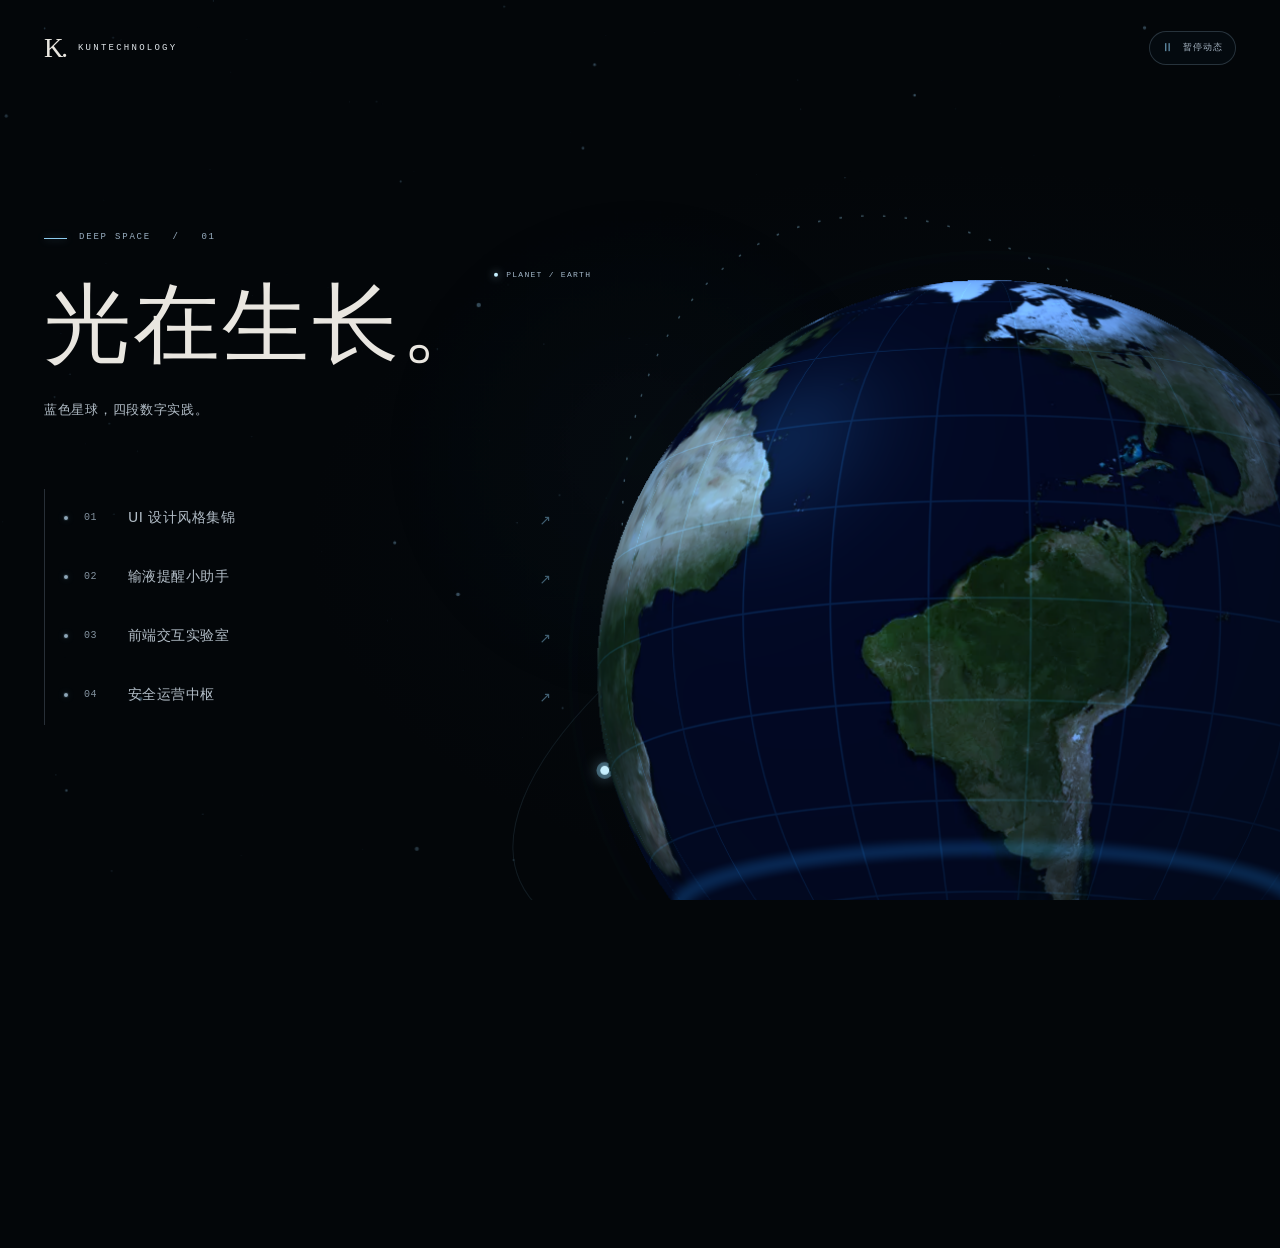
==== index.html @ bf406b11 "首页移除 SFTP 交互指南入口，索引重排为四项 SFTP 项目即将下线，首页留着入口就是一条死链。 - 删除该 <li>，后续编号前移：前端交互实验室 04→03、安全运营中枢 05→04 - 三处" ====
<!doctype html>
<html lang="zh-CN">
<head>
  <meta charset="utf-8">
  <meta name="viewport" content="width=device-width, initial-scale=1, viewport-fit=cover">
  <meta name="theme-color" content="#030609">
  <meta name="description" content="光在生长。以旋转的蓝色星球为中心，探索 Kuntechnology 的四个数字作品。">
  <meta name="robots" content="index,follow">
  <link rel="canonical" href="https://kuntechnology.github.io/">
  <link rel="icon" type="image/svg+xml" href="/favicon.svg">
  <meta property="og:type" content="website">
  <meta property="og:title" content="光在生长。 · Kuntechnology">
  <meta property="og:description" content="一颗旋转的蓝色星球，四个数字作品。">
  <meta property="og:url" content="https://kuntechnology.github.io/">
  <title>光在生长。 · Kuntechnology</title>
  <style>
    :root {
      color-scheme: dark;
      --ink: #e9e6e0;
      --muted: #b2bdc7;
      --dim: #83929f;
      --ground: #030609;
      --line: rgba(171, 197, 217, .22);
      --blue: #8ccbee;
      --blue-bright: #c7f0ff;
      --serif: "Songti SC", "Noto Serif CJK SC", STSong, "Yu Mincho", ui-serif, Georgia, serif;
      --sans: Inter, ui-sans-serif, system-ui, -apple-system, BlinkMacSystemFont, "Segoe UI", "PingFang SC", "Hiragino Sans GB", "Microsoft YaHei", sans-serif;
      --mono: ui-monospace, SFMono-Regular, Menlo, Consolas, monospace;
    }
    *, *::before, *::after { box-sizing: border-box; }
    html { min-width: 320px; overflow-x: clip; background: var(--ground); scroll-behavior: smooth; }
    body {
      min-width: 320px; min-height: 100svh; margin: 0; overflow-x: hidden; color: var(--ink);
      background: radial-gradient(ellipse at 76% 60%, rgba(13, 40, 65, .13), transparent 42rem), var(--ground);
      font-family: var(--sans); -webkit-font-smoothing: antialiased;
    }
    a { color: inherit; }
    a:focus-visible { outline: 2px solid var(--blue-bright); outline-offset: 5px; border-radius: 2px; }
    .skip-link { position: fixed; z-index: 20; top: 12px; left: 12px; padding: 11px 15px; transform: translateY(-160%); color: #07101e; background: var(--blue-bright); font-weight: 700; text-decoration: none; }
    .skip-link:focus { transform: translateY(0); }
    .ambient { position: fixed; z-index: 0; inset: 0; width: 100%; height: 100%; pointer-events: none; opacity: .7; }
    .pointer-trails { position: fixed; z-index: 2; inset: 0; width: 100%; height: 100%; pointer-events: none; opacity: .92; }
    .frame { position: relative; z-index: 1; width: min(1420px, calc(100% - 88px)); margin-inline: auto; }
    .masthead { height: 96px; display: flex; align-items: center; justify-content: space-between; }
    .wordmark { display: inline-flex; align-items: center; gap: 12px; color: #e0e5e9; text-decoration: none; }
    .wordmark-mark { font: 500 27px/1 var(--serif); letter-spacing: -.08em; color: var(--ink); }
    .wordmark-name { font: 500 9px/1 var(--mono); letter-spacing: .25em; }
    .motion-toggle { min-height: 34px; display: inline-flex; align-items: center; gap: 9px; padding: 0 12px; border: 1px solid rgba(151, 183, 205, .24); border-radius: 999px; color: #a8b7c4; background: rgba(7, 15, 23, .48); font: 9px/1 var(--mono); letter-spacing: .1em; cursor: pointer; transition: color .2s ease, border-color .2s ease, background .2s ease; }
    .motion-toggle:hover, .motion-toggle:focus-visible { color: var(--blue-bright); border-color: rgba(140, 203, 238, .62); background: rgba(20, 44, 61, .42); }
    .motion-glyph { width: 12px; color: var(--blue); font: 11px/1 var(--mono); text-align: center; }
    .motion-toggle:disabled { opacity: .62; cursor: not-allowed; }
    main { min-height: calc(100svh - 96px); }
    .exhibition { position: relative; min-height: calc(100svh - 96px); display: flex; align-items: center; padding: 0 0 36px; }
    .copy { position: relative; z-index: 4; width: min(44%, 510px); padding: 22px 0 26px; }
    .eyebrow { display: flex; align-items: center; gap: 12px; margin: 0 0 29px; color: #9aafc2; font: 9px/1.5 var(--mono); letter-spacing: .2em; text-transform: uppercase; }
    .eyebrow::before { content: ""; width: 23px; height: 1px; background: var(--blue); box-shadow: 0 0 9px rgba(140, 203, 238, .45); }
    h1 { margin: 0; max-width: 500px; color: var(--ink); font: 500 clamp(60px, 6.8vw, 94px)/1.17 var(--serif); letter-spacing: .025em; text-wrap: balance; }
    .intro { margin: 22px 0 0; color: var(--muted); font-size: 13px; line-height: 1.8; letter-spacing: .055em; }
    nav { margin-top: clamp(50px, 7.5vh, 78px); }
    .index { margin: 0; padding: 0 0 0 19px; list-style: none; border-left: 1px solid var(--line); }
    .index li { position: relative; }
    .index-link {
      min-height: 59px; display: grid; grid-template-columns: 8px 32px minmax(0, 1fr) 18px; align-items: center; gap: 12px;
      position: relative; isolation: isolate; margin: 0 -8px; padding: 0 8px;
      color: var(--muted); text-decoration: none; --impact: 0; --collision-x: 0; --collision-y: 0;
      transform: translate3d(calc(var(--collision-x) * 1px), calc(var(--collision-y) * 1px), 0) scaleX(calc(1 + var(--impact) * .018)) scaleY(calc(1 + var(--impact) * .065));
      border-radius: calc(2px + var(--impact) * 10px); transition: color .22s ease, padding .22s ease, transform .32s cubic-bezier(.2,.9,.3,1.14), border-radius .22s ease;
    }
    .index-link::before { content: ""; position: absolute; z-index: -2; inset: 0; opacity: 0; border-radius: calc(2px + var(--impact) * 12px); background: radial-gradient(ellipse at var(--link-glow-x, 50%) var(--link-glow-y, 50%), rgba(140, 203, 238, .16), transparent 72%), linear-gradient(90deg, rgba(140, 203, 238, .08), rgba(140, 203, 238, .025) 70%, transparent); transform: scaleX(calc(1 + var(--impact) * .018)); transition: opacity .22s ease, transform .28s ease, border-radius .22s ease; }
    .index-link::after { content: ""; position: absolute; z-index: -1; left: var(--link-glow-x, 50%); top: var(--link-glow-y, 50%); width: calc(12px + var(--impact) * 64px); height: calc(12px + var(--impact) * 24px); border-radius: 50%; background: radial-gradient(ellipse, rgba(124, 199, 231, .28), rgba(124, 199, 231, 0) 73%); filter: blur(calc(1px + var(--impact) * 4px)); opacity: calc(var(--impact) * .9); transform: translate(-50%, -50%) scaleX(1.2); transition: width .22s ease, height .22s ease, opacity .22s ease, filter .22s ease; pointer-events: none; }
    .index-orb { width: 4px; height: 4px; border-radius: 50%; background: #8ea6b8; box-shadow: 0 0 0 1px rgba(143, 192, 219, .1), 0 0 7px rgba(140, 203, 238, .28); transition: transform .24s ease, background .24s ease, box-shadow .24s ease; }
    .index-number { color: var(--dim); font: 10px/1 var(--mono); letter-spacing: .04em; transition: color .22s ease; }
    .index-title { font-size: 14px; letter-spacing: .035em; }
    .index-arrow { justify-self: end; color: var(--blue); font-size: 14px; opacity: .45; transform: translate(-3px, 2px); transition: opacity .22s ease, transform .22s ease; }
    .index-link:hover, .index-link:focus-visible { color: #f3f5f3; padding-inline: 12px; --impact: .9; }
    .index-link:hover::before, .index-link:focus-visible::before { opacity: .84; }
    .index-link:hover .index-orb, .index-link:focus-visible .index-orb { background: var(--blue-bright); box-shadow: 0 0 0 3px rgba(140, 203, 238, .13), 0 0 12px rgba(140, 203, 238, .85); transform: scale(calc(1.16 + var(--impact) * .38)); }
    .index-link:hover .index-number, .index-link:focus-visible .index-number { color: var(--blue); }
    .index-link:hover .index-arrow, .index-link:focus-visible .index-arrow { opacity: 1; transform: translate(0, 0); }
    .click-wave { position: absolute; z-index: 0; left: var(--click-x, 50%); top: var(--click-y, 50%); width: 12px; height: 12px; border: 1px solid rgba(199, 240, 255, .86); border-radius: 50%; opacity: 0; transform: translate(-50%, -50%) scale(.3); pointer-events: none; }
    .index-link.is-clicked .click-wave { animation: click-wave .46s cubic-bezier(.12,.65,.3,1) both; }
    .click-static { position: absolute; z-index: 0; left: var(--click-x, 50%); top: var(--click-y, 50%); width: 28px; height: 28px; border: 1px solid rgba(199, 240, 255, .82); border-radius: 50%; opacity: 0; box-shadow: 0 0 12px rgba(114, 205, 240, .18), inset 0 0 8px rgba(114, 205, 240, .08); transform: translate(-50%, -50%); pointer-events: none; }
    .artwork-stage {
      position: absolute; z-index: 1; top: 53%; left: 31%; width: min(1180px, 128svh, 92vw); aspect-ratio: 1;
      isolation: isolate; overflow: visible; margin: 0; transform: translateY(-37%); pointer-events: none;
    }
    .orbit-lines, .earth-scene, .globe-fallback { position: absolute; inset: 0; display: block; width: 100%; height: 100%; }
    .orbit-lines { z-index: 1; overflow: visible; fill: none; stroke: rgba(114, 168, 201, .21); stroke-width: 1; transform: translate3d(calc(var(--camera-x, 0px) * -.28), calc(var(--camera-y, 0px) * -.28), 0); }
    .orbit-lines .orbit-soft { stroke: rgba(123, 170, 197, .14); stroke-width: .8; }
    .orbit-lines .orbit-dash { stroke: rgba(152, 211, 239, .38); stroke-width: 1.1; stroke-dasharray: 2 15; animation: orbit-drift 92s linear infinite; }
    .artwork-stage[data-paused="true"] .orbit-dash { animation-play-state: paused; }
    .orbit-node { fill: #c7f0ff; stroke: rgba(132, 200, 230, .42); stroke-width: 6; paint-order: stroke; filter: drop-shadow(0 0 6px rgba(156, 221, 246, .58)); }
    .globe-fallback { z-index: 2; inset: 16%; width: 68%; height: 68%; border-radius: 50%; overflow: hidden; background: radial-gradient(circle at 36% 31%, #3779a7, #0c3357 49%, #061527 78%); box-shadow: inset -26px -10px 56px rgba(0, 0, 0, .66); transform: translate3d(calc(var(--camera-x, 0px) * .42), calc(var(--camera-y, 0px) * .42), 0); transition: opacity .7s ease, visibility .7s ease; }
    .globe-fallback img { display: block; width: 100%; height: 100%; object-fit: cover; object-position: center; filter: saturate(1.14) hue-rotate(4deg) brightness(.82); }
    .globe-fallback::after { content: ""; position: absolute; inset: 0; border-radius: 50%; background: radial-gradient(circle at 32% 29%, rgba(90, 189, 255, .06), transparent 38%), linear-gradient(113deg, rgba(10, 61, 106, .02) 38%, rgba(1, 8, 20, .60) 100%); box-shadow: inset -14px -4px 42px rgba(2, 9, 20, .48), inset 0 0 20px rgba(101, 186, 239, .04); }
    .earth-scene { z-index: 3; inset: 13%; width: 74%; height: 74%; opacity: 0; transform: translate3d(calc(var(--camera-x, 0px) * .42), calc(var(--camera-y, 0px) * .42), 0); transition: opacity .8s ease; }
    .artwork-stage[data-webgl="ready"] .earth-scene { opacity: 1; }
    .artwork-stage[data-webgl="ready"] .globe-fallback { opacity: 0; visibility: hidden; }
    .stage-label, .stage-footnote { position: absolute; z-index: 4; color: #a4b8c9; font: 8px/1.5 var(--mono); letter-spacing: .16em; text-transform: uppercase; pointer-events: none; }
    .stage-label { top: 15%; left: 7%; display: flex; align-items: center; gap: 8px; }
    .stage-label::before { content: ""; width: 4px; height: 4px; border-radius: 50%; background: var(--blue-bright); box-shadow: 0 0 8px rgba(199, 240, 255, .8); }
    .stage-footnote { right: 8%; bottom: 14%; color: #8197a9; letter-spacing: .11em; }
    .art-caption { position: absolute; width: 1px; height: 1px; padding: 0; margin: -1px; overflow: hidden; clip: rect(0, 0, 0, 0); white-space: nowrap; border: 0; }
    .custom-cursor { position: fixed; z-index: 30; top: 0; left: 0; width: 0; height: 0; opacity: 0; pointer-events: none; transform: translate3d(var(--cursor-x, -100px), var(--cursor-y, -100px), 0); transition: opacity .18s ease; will-change: transform; }
    .custom-cursor.is-visible { opacity: 1; }
    .cursor-ring { position: absolute; top: 0; left: 0; width: 22px; height: 22px; border: 1px solid rgba(190, 227, 245, .66); border-radius: 50%; background: rgba(8, 22, 34, .14); box-shadow: 0 0 10px rgba(104, 194, 231, .16); transform: translate(-50%, -50%); transition: width .2s cubic-bezier(.2,.8,.3,1.2), height .2s cubic-bezier(.2,.8,.3,1.2), border-color .18s ease, background .18s ease, box-shadow .18s ease; }
    .cursor-core { position: absolute; top: 0; left: 0; width: 4px; height: 4px; border-radius: 50%; background: var(--blue-bright); box-shadow: 0 0 9px rgba(159, 225, 248, .9); transform: translate(-50%, -50%); transition: opacity .12s ease; }
    .cursor-label { position: absolute; top: 0; left: 0; color: #d8f5ff; font: 6px/1 var(--mono); letter-spacing: .12em; opacity: 0; transform: translate(-50%, -50%); transition: opacity .12s ease; }
    .custom-cursor.is-near .cursor-ring { width: 48px; height: 48px; border-color: rgba(173, 231, 251, .9); background: rgba(11, 32, 46, .42); box-shadow: 0 0 20px rgba(103, 201, 239, .3), inset 0 0 16px rgba(112, 197, 230, .08); }
    .custom-cursor.is-near .cursor-core { opacity: 0; }
    .custom-cursor.is-near .cursor-label { opacity: .94; }
    .custom-cursor.is-press .cursor-ring { width: 64px; height: 64px; border-color: #d2f5ff; background: rgba(35, 82, 104, .24); box-shadow: 0 0 27px rgba(126, 219, 248, .45); }
    html[data-custom-cursor="true"], html[data-custom-cursor="true"] * { cursor: none !important; }
    html[data-keyboard-navigation="true"] .custom-cursor { opacity: 0 !important; }
    html[data-motion-stopped="true"] *, html[data-motion-stopped="true"] *::before, html[data-motion-stopped="true"] *::after { animation-play-state: paused !important; transition: none !important; }
    html[data-motion-stopped="true"] .index-link.is-clicked .click-wave { animation: none !important; }
    html[data-motion-stopped="true"] .index-link.is-clicked .click-static { opacity: .86 !important; }
    @keyframes orbit-drift { to { stroke-dashoffset: -240; } }
    @keyframes click-wave { 0% { opacity: .94; transform: translate(-50%, -50%) scale(.25); } 100% { opacity: 0; transform: translate(-50%, -50%) scale(6.5); } }
    @media (max-width: 1040px) {
      .frame { width: calc(100% - 56px); }
      .copy { width: 48%; }
      .artwork-stage { left: 32%; width: min(1160px, 124svh, 98vw); }
      .index-link { min-height: 56px; }
    }
    @media (max-width: 760px) {
      .frame { width: calc(100% - 40px); }
      .masthead { height: 72px; }
      .wordmark { gap: 10px; }
      .wordmark-mark { font-size: 21px; }
      .wordmark-name { font-size: 8px; }
      .motion-toggle { min-height: 32px; gap: 7px; padding-inline: 9px; font-size: 8px; }
      main { min-height: auto; }
      .exhibition { min-height: auto; display: flex; flex-direction: column; align-items: stretch; gap: 0; padding: 0 0 38px; }
      .artwork-stage { position: relative; top: auto; left: auto; order: 0; align-self: center; flex: none; width: min(calc(100vw - 64px), 590px); margin: -24px 0 8px; transform: none; }
      .copy { order: 1; width: 100%; padding: 0 0 12px; }
      .globe-fallback { inset: 4%; width: 92%; height: 92%; }
      .earth-scene { inset: 0; width: 100%; height: 100%; }
      .stage-label { top: 12%; left: 6%; }
      .stage-footnote { right: 7%; bottom: 21%; }
      .eyebrow { margin: 0 0 17px; }
      h1 { font-size: clamp(48px, 11.4vw, 64px); line-height: 1.18; }
      .intro { margin-top: 14px; font-size: 12px; }
      nav { margin-top: 32px; }
      .index { padding-left: 17px; }
      .index-link { min-height: 60px; grid-template-columns: 8px 32px minmax(0, 1fr) 18px; gap: 10px; }
      .index-title { font-size: 14px; }
      .index-arrow { opacity: .72; transform: none; }
    }
    @media (max-width: 380px) {
      .frame { width: calc(100% - 32px); }
      .artwork-stage { width: min(calc(100vw - 64px), 540px); margin-top: -20px; margin-bottom: 8px; }
      .stage-label { top: 11%; left: 4%; font-size: 7px; }
      .stage-footnote { right: 4%; bottom: 21%; font-size: 7px; }
      .index-link { min-height: 59px; grid-template-columns: 7px 29px minmax(0, 1fr) 17px; gap: 8px; }
      .index-title { font-size: 13px; }
    }
    @media (prefers-reduced-motion: reduce) {
      html { scroll-behavior: auto; }
      *, *::before, *::after { scroll-behavior: auto !important; animation: none !important; transition: none !important; }
      .custom-cursor { display: none !important; }
      .index-link.is-clicked .click-static { opacity: .86 !important; }
    }
  </style>
</head>
<body>
  <a class="skip-link" href="#main">跳到作品索引</a>
  <canvas class="ambient" id="ambient" aria-hidden="true"></canvas>
  <canvas class="pointer-trails" id="pointer-trails" aria-hidden="true"></canvas>
  <header class="frame masthead">
    <a class="wordmark" href="/" aria-label="Kuntechnology 首页">
      <span class="wordmark-mark" aria-hidden="true">K.</span>
      <span class="wordmark-name">KUNTECHNOLOGY</span>
    </a>
    <button class="motion-toggle" id="motion-toggle" type="button" aria-label="暂停动态效果" aria-pressed="false">
      <span class="motion-glyph" aria-hidden="true">Ⅱ</span>
      <span class="motion-label">暂停动态</span>
    </button>
  </header>
  <main id="main" class="frame">
    <section class="exhibition" aria-labelledby="page-title">
      <figure class="artwork-stage" id="artwork" data-webgl="loading" data-paused="true" role="img" aria-labelledby="earth-caption">
        <svg class="orbit-lines" viewBox="0 0 900 900" aria-hidden="true" focusable="false">
          <ellipse class="orbit-soft" cx="450" cy="450" rx="402" ry="156" transform="rotate(-24 450 450)" />
          <ellipse class="orbit-dash" cx="450" cy="450" rx="380" ry="255" transform="rotate(62 450 450)" />
          <circle class="orbit-node" cx="783" cy="320" r="4.5" />
          <circle class="orbit-node" cx="149" cy="527" r="3.5" />
          <circle class="orbit-node" cx="676" cy="775" r="3" />
        </svg>
        <div class="globe-fallback" aria-hidden="true"><img src="/assets/earth-blue-marble.webp" alt="" fetchpriority="high" decoding="async"></div>
        <canvas class="earth-scene" id="earth-scene" aria-hidden="true"></canvas>
        <span class="stage-label" aria-hidden="true">PLANET / EARTH</span>
        <span class="stage-footnote" aria-hidden="true">ARTISTIC STUDY · NOT TO SCALE</span>
        <figcaption class="art-caption" id="earth-caption">以 NASA Earth Observatory 的 Blue Marble: Next Generation 全球影像为底图构建的科技蓝地球艺术场景。大气辉光、经纬网、扫描光与轨道仅为装饰示意，不提供精确地理定位或科学测量，也不代表 NASA 背书。</figcaption>
      </figure>
      <div class="copy">
        <p class="eyebrow">DEEP SPACE &nbsp; / &nbsp; 01</p>
        <h1 id="page-title">光在生长。</h1>
        <p class="intro">蓝色星球，四段数字实践。</p>
        <nav aria-label="作品索引">
          <ol class="index">
            <li><a class="index-link" href="https://kuntechnology.github.io/ui-style-gallery/" target="_blank" rel="noopener noreferrer"><span class="index-orb" aria-hidden="true"></span><span class="index-number">01</span><span class="index-title">UI 设计风格集锦</span><span class="index-arrow" aria-hidden="true">↗</span><span class="art-caption">（新标签页打开）</span></a></li>
            <li><a class="index-link" href="https://kuntechnology.github.io/iv-infusion-helper/" target="_blank" rel="noopener noreferrer"><span class="index-orb" aria-hidden="true"></span><span class="index-number">02</span><span class="index-title">输液提醒小助手</span><span class="index-arrow" aria-hidden="true">↗</span><span class="art-caption">（新标签页打开）</span></a></li>
            <li><a class="index-link" href="https://kuntechnology.github.io/frontend-interaction-lab/" target="_blank" rel="noopener noreferrer"><span class="index-orb" aria-hidden="true"></span><span class="index-number">03</span><span class="index-title">前端交互实验室</span><span class="index-arrow" aria-hidden="true">↗</span><span class="art-caption">（新标签页打开）</span></a></li>
            <li><a class="index-link" href="https://kuntechnology.github.io/security-console/" target="_blank" rel="noopener noreferrer"><span class="index-orb" aria-hidden="true"></span><span class="index-number">04</span><span class="index-title">安全运营中枢</span><span class="index-arrow" aria-hidden="true">↗</span><span class="art-caption">（新标签页打开）</span></a></li>
          </ol>
        </nav>
      </div>
    </section>
  </main>
  <script defer src="/assets/gsap-3.15.0.min.js"></script>
  <script defer src="/assets/visual-effects.js"></script>
  <script defer src="/assets/home-interactions.js"></script>
  <div class="custom-cursor" id="custom-cursor" aria-hidden="true">
    <span class="cursor-ring"></span><span class="cursor-core"></span><span class="cursor-label">CLICK</span>
  </div>
</body>
</html>
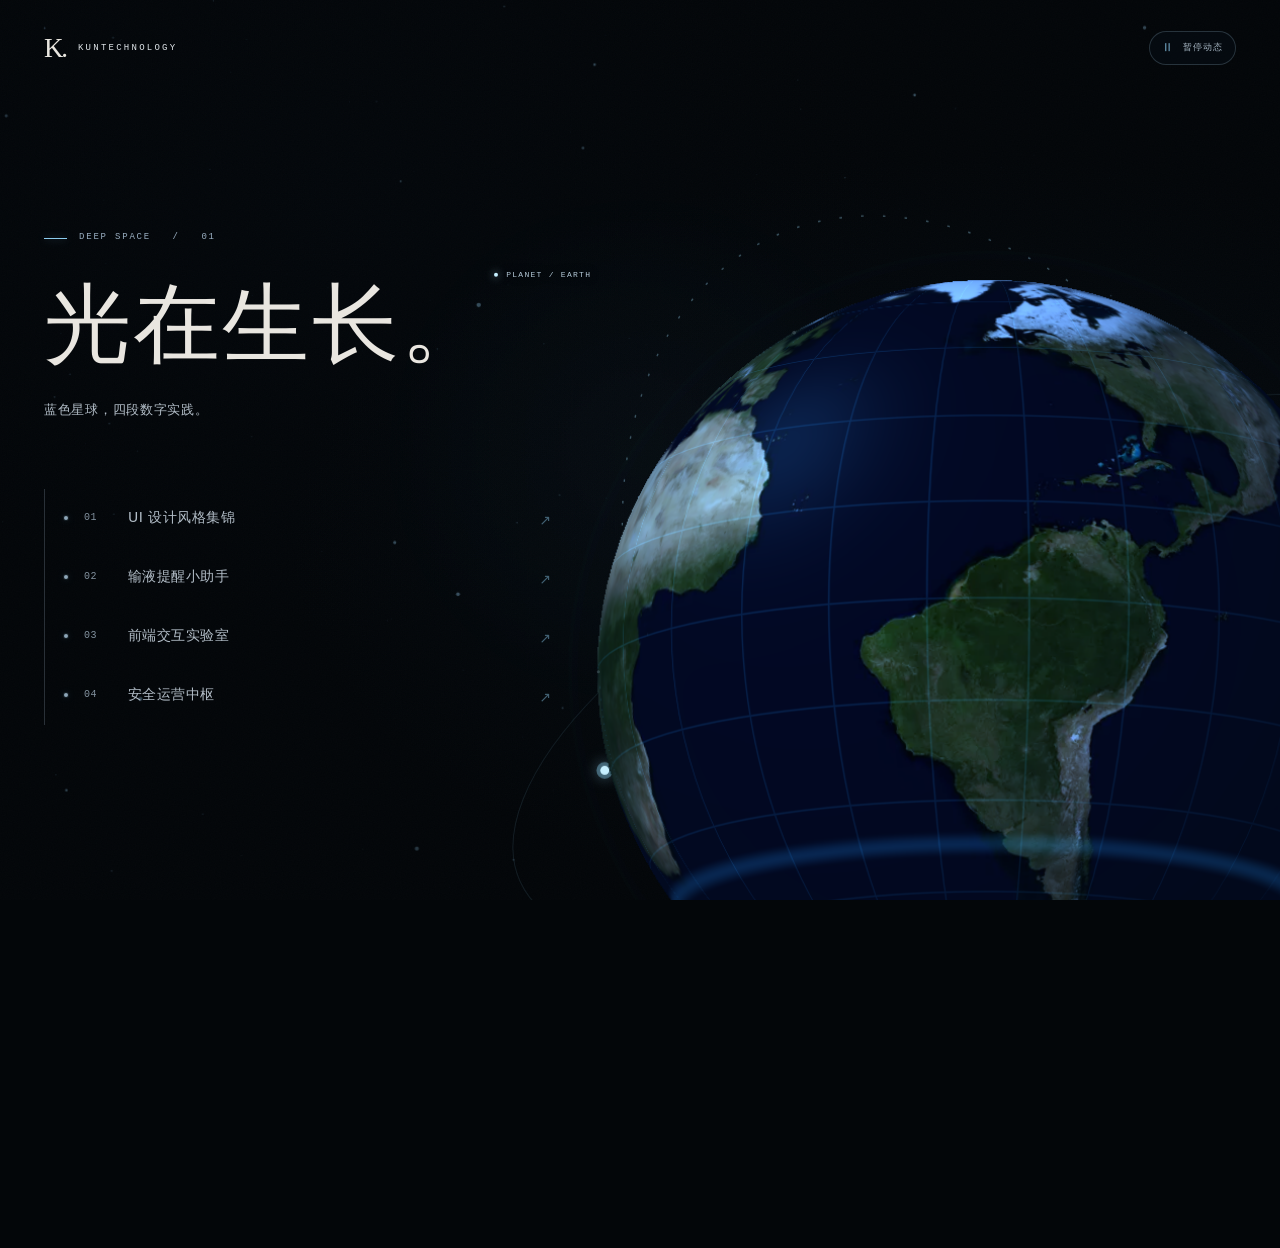
==== commit e05bf5a2: "Enhance homepage deep-space visuals" ====
--- a/index.html
+++ b/index.html
@@ -20,6 +20,11 @@
       --muted: #b2bdc7;
       --dim: #83929f;
       --ground: #030609;
+      --space-star: #b9d9ed;
+      --space-spotlight: rgba(129, 191, 232, .095);
+      --space-grain-alpha: .035;
+      --spotlight-x: 50vw;
+      --spotlight-y: 50vh;
       --line: rgba(171, 197, 217, .22);
       --blue: #8ccbee;
       --blue-bright: #c7f0ff;
@@ -31,16 +36,27 @@
     html { min-width: 320px; overflow-x: clip; background: var(--ground); scroll-behavior: smooth; }
     body {
       min-width: 320px; min-height: 100svh; margin: 0; overflow-x: hidden; color: var(--ink);
-      background: radial-gradient(ellipse at 76% 60%, rgba(13, 40, 65, .13), transparent 42rem), var(--ground);
+      background: radial-gradient(ellipse at 76% 60%, rgba(16, 40, 61, .16), transparent 43rem), radial-gradient(ellipse at 26% 24%, rgba(7, 17, 29, .12), transparent 36rem), var(--ground);
       font-family: var(--sans); -webkit-font-smoothing: antialiased;
     }
+    #noise-texture, #spotlight { position: fixed; inset: 0; pointer-events: none; }
+    #noise-texture {
+      z-index: 0; opacity: var(--space-grain-alpha); background-size: 180px 180px;
+      background-image: url("data:image/svg+xml,%3Csvg xmlns='http://www.w3.org/2000/svg' viewBox='0 0 180 180'%3E%3Cfilter id='n'%3E%3CfeTurbulence type='fractalNoise' baseFrequency='.82' numOctaves='2' stitchTiles='stitch'/%3E%3C/filter%3E%3Crect width='100%25' height='100%25' filter='url(%23n)' opacity='.62'/%3E%3C/svg%3E");
+    }
+    #spotlight {
+      z-index: 2; display: none; opacity: 0;
+      background: radial-gradient(280px circle at var(--spotlight-x) var(--spotlight-y), var(--space-spotlight), rgba(91, 151, 188, .025) 46%, transparent 100%);
+    }
+    html[data-spotlight-active="true"] #spotlight { opacity: 1; }
+    html[data-motion-stopped="true"] #spotlight { opacity: 0; }
     a { color: inherit; }
     a:focus-visible { outline: 2px solid var(--blue-bright); outline-offset: 5px; border-radius: 2px; }
     .skip-link { position: fixed; z-index: 20; top: 12px; left: 12px; padding: 11px 15px; transform: translateY(-160%); color: #07101e; background: var(--blue-bright); font-weight: 700; text-decoration: none; }
     .skip-link:focus { transform: translateY(0); }
-    .ambient { position: fixed; z-index: 0; inset: 0; width: 100%; height: 100%; pointer-events: none; opacity: .7; }
-    .pointer-trails { position: fixed; z-index: 2; inset: 0; width: 100%; height: 100%; pointer-events: none; opacity: .92; }
-    .frame { position: relative; z-index: 1; width: min(1420px, calc(100% - 88px)); margin-inline: auto; }
+    .ambient { position: fixed; z-index: 1; inset: 0; width: 100%; height: 100%; pointer-events: none; opacity: .7; }
+    .pointer-trails { position: fixed; z-index: 4; inset: 0; width: 100%; height: 100%; pointer-events: none; opacity: .92; }
+    .frame { position: relative; z-index: 3; width: min(1420px, calc(100% - 88px)); margin-inline: auto; }
     .masthead { height: 96px; display: flex; align-items: center; justify-content: space-between; }
     .wordmark { display: inline-flex; align-items: center; gap: 12px; color: #e0e5e9; text-decoration: none; }
     .wordmark-mark { font: 500 27px/1 var(--serif); letter-spacing: -.08em; color: var(--ink); }
@@ -96,10 +112,18 @@
     .earth-scene { z-index: 3; inset: 13%; width: 74%; height: 74%; opacity: 0; transform: translate3d(calc(var(--camera-x, 0px) * .42), calc(var(--camera-y, 0px) * .42), 0); transition: opacity .8s ease; }
     .artwork-stage[data-webgl="ready"] .earth-scene { opacity: 1; }
     .artwork-stage[data-webgl="ready"] .globe-fallback { opacity: 0; visibility: hidden; }
+    .planet-sparks { position: absolute; z-index: 4; inset: 0; width: 100%; height: 100%; overflow: visible; pointer-events: none; }
+    .planet-spark { fill: var(--space-star); opacity: .2; filter: drop-shadow(0 0 3px rgba(185, 217, 237, .55)); transform-box: fill-box; transform-origin: center; animation: planet-spark 5.2s ease-in-out infinite; }
+    .planet-spark:nth-child(2) { animation-delay: -.9s; }
+    .planet-spark:nth-child(3) { animation-delay: -2.1s; }
+    .planet-spark:nth-child(4) { animation-delay: -3.3s; }
+    .planet-spark:nth-child(5) { animation-delay: -1.5s; }
+    .planet-spark:nth-child(6) { animation-delay: -4.2s; }
+    .artwork-stage[data-paused="true"] .planet-spark { animation-play-state: paused; }
     .stage-label, .stage-footnote { position: absolute; z-index: 4; color: #a4b8c9; font: 8px/1.5 var(--mono); letter-spacing: .16em; text-transform: uppercase; pointer-events: none; }
-    .stage-label { top: 15%; left: 7%; display: flex; align-items: center; gap: 8px; }
+    .stage-label { top: 15%; left: 7%; display: flex; align-items: center; gap: 8px; color: #b5cbda; text-shadow: 0 1px 3px rgba(3, 6, 9, .96), 0 0 8px rgba(3, 6, 9, .72); }
     .stage-label::before { content: ""; width: 4px; height: 4px; border-radius: 50%; background: var(--blue-bright); box-shadow: 0 0 8px rgba(199, 240, 255, .8); }
-    .stage-footnote { right: 8%; bottom: 14%; color: #8197a9; letter-spacing: .11em; }
+    .stage-footnote { right: 8%; bottom: 14%; color: var(--ink); letter-spacing: .11em; text-shadow: 0 1px 3px rgba(3, 6, 9, .96), 0 0 8px rgba(3, 6, 9, .72); }
     .art-caption { position: absolute; width: 1px; height: 1px; padding: 0; margin: -1px; overflow: hidden; clip: rect(0, 0, 0, 0); white-space: nowrap; border: 0; }
     .custom-cursor { position: fixed; z-index: 30; top: 0; left: 0; width: 0; height: 0; opacity: 0; pointer-events: none; transform: translate3d(var(--cursor-x, -100px), var(--cursor-y, -100px), 0); transition: opacity .18s ease; will-change: transform; }
     .custom-cursor.is-visible { opacity: 1; }
@@ -116,7 +140,10 @@
     html[data-motion-stopped="true"] .index-link.is-clicked .click-wave { animation: none !important; }
     html[data-motion-stopped="true"] .index-link.is-clicked .click-static { opacity: .86 !important; }
     @keyframes orbit-drift { to { stroke-dashoffset: -240; } }
+    @keyframes planet-spark { 0%, 100% { opacity: .12; transform: scale(.72); } 44% { opacity: .78; transform: scale(1.08); } 58% { opacity: .28; transform: scale(.9); } }
     @keyframes click-wave { 0% { opacity: .94; transform: translate(-50%, -50%) scale(.25); } 100% { opacity: 0; transform: translate(-50%, -50%) scale(6.5); } }
+    @media (hover: hover) and (pointer: fine) { #spotlight { display: block; } }
+    @media (hover: none), (pointer: coarse), (prefers-reduced-motion: reduce) { #spotlight { display: none !important; } }
     @media (max-width: 1040px) {
       .frame { width: calc(100% - 56px); }
       .copy { width: 48%; }
@@ -159,13 +186,16 @@
       html { scroll-behavior: auto; }
       *, *::before, *::after { scroll-behavior: auto !important; animation: none !important; transition: none !important; }
       .custom-cursor { display: none !important; }
+      .planet-spark { animation: none !important; opacity: .2; }
       .index-link.is-clicked .click-static { opacity: .86 !important; }
     }
   </style>
 </head>
 <body>
   <a class="skip-link" href="#main">跳到作品索引</a>
+  <div id="noise-texture" aria-hidden="true"></div>
   <canvas class="ambient" id="ambient" aria-hidden="true"></canvas>
+  <div id="spotlight" aria-hidden="true"></div>
   <canvas class="pointer-trails" id="pointer-trails" aria-hidden="true"></canvas>
   <header class="frame masthead">
     <a class="wordmark" href="/" aria-label="Kuntechnology 首页">
@@ -189,6 +219,14 @@
         </svg>
         <div class="globe-fallback" aria-hidden="true"><img src="/assets/earth-blue-marble.webp" alt="" fetchpriority="high" decoding="async"></div>
         <canvas class="earth-scene" id="earth-scene" aria-hidden="true"></canvas>
+        <svg class="planet-sparks" viewBox="0 0 900 900" aria-hidden="true" focusable="false">
+          <circle class="planet-spark" cx="756" cy="450" r="1.35" />
+          <circle class="planet-spark" cx="603" cy="185" r="1.2" />
+          <circle class="planet-spark" cx="297" cy="185" r="1.45" />
+          <circle class="planet-spark" cx="144" cy="450" r="1.2" />
+          <circle class="planet-spark" cx="297" cy="715" r="1.3" />
+          <circle class="planet-spark" cx="603" cy="715" r="1.25" />
+        </svg>
         <span class="stage-label" aria-hidden="true">PLANET / EARTH</span>
         <span class="stage-footnote" aria-hidden="true">ARTISTIC STUDY · NOT TO SCALE</span>
         <figcaption class="art-caption" id="earth-caption">以 NASA Earth Observatory 的 Blue Marble: Next Generation 全球影像为底图构建的科技蓝地球艺术场景。大气辉光、经纬网、扫描光与轨道仅为装饰示意，不提供精确地理定位或科学测量，也不代表 NASA 背书。</figcaption>
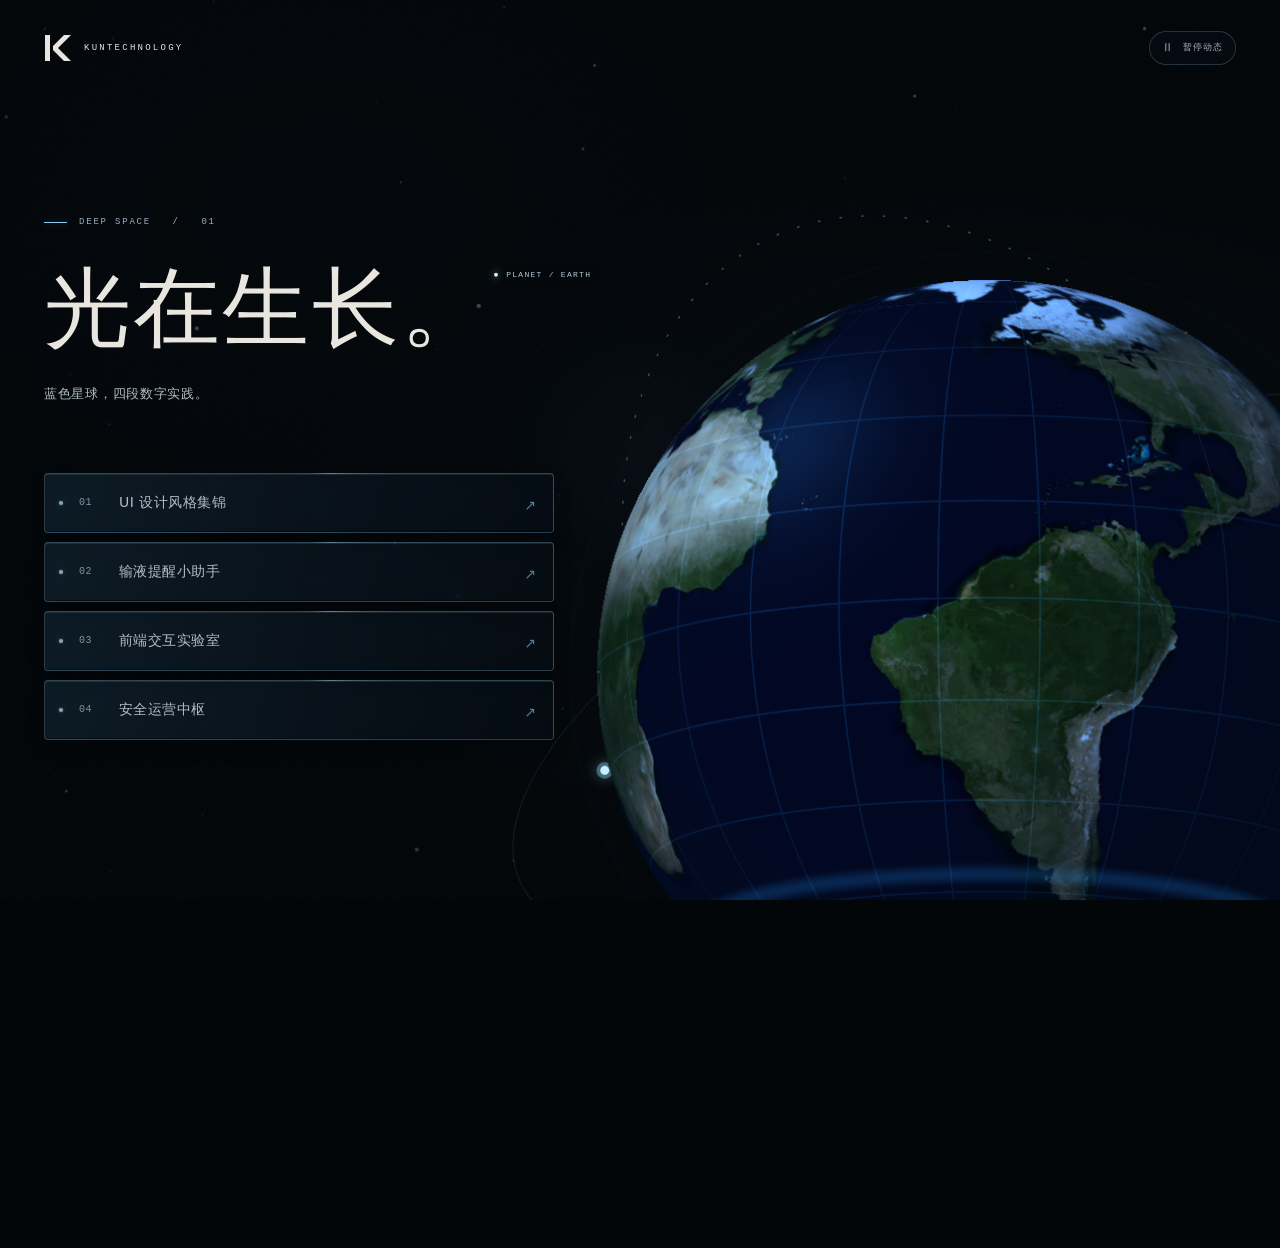
==== commit 496df874: "Refine deep-space homepage surfaces and K mark" ====
--- a/index.html
+++ b/index.html
@@ -14,6 +14,9 @@
   <meta property="og:url" content="https://kuntechnology.github.io/">
   <title>光在生长。 · Kuntechnology</title>
   <style>
+    @property --edge-angle { syntax: "<angle>"; inherits: false; initial-value: 125deg; }
+    @property --halo-rx { syntax: "<length>"; inherits: false; initial-value: 140px; }
+    @property --halo-ry { syntax: "<length>"; inherits: false; initial-value: 140px; }
     :root {
       color-scheme: dark;
       --ink: #e9e6e0;
@@ -28,6 +31,14 @@
       --line: rgba(171, 197, 217, .22);
       --blue: #8ccbee;
       --blue-bright: #c7f0ff;
+      --panel-fill-start: rgba(20, 42, 58, .58);
+      --panel-fill-end: rgba(7, 18, 29, .34);
+      --panel-border: rgba(145, 195, 222, .27);
+      --panel-border-active: rgba(164, 222, 246, .62);
+      --panel-edge-light: rgba(186, 235, 255, .72);
+      --panel-edge-dim: rgba(100, 174, 214, .20);
+      --panel-shadow: inset 0 1px 0 rgba(200, 235, 252, .10), inset 0 -1px 0 rgba(1, 6, 11, .55), 0 2px 0 rgba(1, 8, 14, .85), 0 8px 18px rgba(0, 0, 0, .18);
+      --panel-shadow-active: inset 0 1px 0 rgba(210, 244, 255, .18), inset 0 -1px 0 rgba(1, 7, 12, .42), 0 3px 0 rgba(2, 12, 20, .9), 0 12px 26px rgba(0, 0, 0, .30), 0 0 22px rgba(90, 180, 223, .09);
       --serif: "Songti SC", "Noto Serif CJK SC", STSong, "Yu Mincho", ui-serif, Georgia, serif;
       --sans: Inter, ui-sans-serif, system-ui, -apple-system, BlinkMacSystemFont, "Segoe UI", "PingFang SC", "Hiragino Sans GB", "Microsoft YaHei", sans-serif;
       --mono: ui-monospace, SFMono-Regular, Menlo, Consolas, monospace;
@@ -45,9 +56,10 @@
       background-image: url("data:image/svg+xml,%3Csvg xmlns='http://www.w3.org/2000/svg' viewBox='0 0 180 180'%3E%3Cfilter id='n'%3E%3CfeTurbulence type='fractalNoise' baseFrequency='.82' numOctaves='2' stitchTiles='stitch'/%3E%3C/filter%3E%3Crect width='100%25' height='100%25' filter='url(%23n)' opacity='.62'/%3E%3C/svg%3E");
     }
     #spotlight {
-      z-index: 2; display: none; opacity: 0;
-      background: radial-gradient(280px circle at var(--spotlight-x) var(--spotlight-y), var(--space-spotlight), rgba(91, 151, 188, .025) 46%, transparent 100%);
-    }
+      z-index: 2; display: none; opacity: 0; --halo-rx: 140px; --halo-ry: 140px;
+      background: radial-gradient(ellipse var(--halo-rx) var(--halo-ry) at var(--spotlight-x) var(--spotlight-y), var(--space-spotlight), rgba(91, 151, 188, .025) 46%, transparent 100%);
+    }
+    html[data-typed-effects="true"] #spotlight { animation: spotlight-waver 8.3s cubic-bezier(.38,.05,.62,.95) infinite; }
     html[data-spotlight-active="true"] #spotlight { opacity: 1; }
     html[data-motion-stopped="true"] #spotlight { opacity: 0; }
     a { color: inherit; }
@@ -59,7 +71,7 @@
     .frame { position: relative; z-index: 3; width: min(1420px, calc(100% - 88px)); margin-inline: auto; }
     .masthead { height: 96px; display: flex; align-items: center; justify-content: space-between; }
     .wordmark { display: inline-flex; align-items: center; gap: 12px; color: #e0e5e9; text-decoration: none; }
-    .wordmark-mark { font: 500 27px/1 var(--serif); letter-spacing: -.08em; color: var(--ink); }
+    .wordmark-mark { display: block; flex: none; width: 28px; height: 32px; object-fit: contain; }
     .wordmark-name { font: 500 9px/1 var(--mono); letter-spacing: .25em; }
     .motion-toggle { min-height: 34px; display: inline-flex; align-items: center; gap: 9px; padding: 0 12px; border: 1px solid rgba(151, 183, 205, .24); border-radius: 999px; color: #a8b7c4; background: rgba(7, 15, 23, .48); font: 9px/1 var(--mono); letter-spacing: .1em; cursor: pointer; transition: color .2s ease, border-color .2s ease, background .2s ease; }
     .motion-toggle:hover, .motion-toggle:focus-visible { color: var(--blue-bright); border-color: rgba(140, 203, 238, .62); background: rgba(20, 44, 61, .42); }
@@ -73,23 +85,31 @@
     h1 { margin: 0; max-width: 500px; color: var(--ink); font: 500 clamp(60px, 6.8vw, 94px)/1.17 var(--serif); letter-spacing: .025em; text-wrap: balance; }
     .intro { margin: 22px 0 0; color: var(--muted); font-size: 13px; line-height: 1.8; letter-spacing: .055em; }
     nav { margin-top: clamp(50px, 7.5vh, 78px); }
-    .index { margin: 0; padding: 0 0 0 19px; list-style: none; border-left: 1px solid var(--line); }
-    .index li { position: relative; }
+    .index { display: grid; gap: 9px; margin: 0; padding: 0; list-style: none; }
+    .index li { position: relative; min-width: 0; }
     .index-link {
-      min-height: 59px; display: grid; grid-template-columns: 8px 32px minmax(0, 1fr) 18px; align-items: center; gap: 12px;
-      position: relative; isolation: isolate; margin: 0 -8px; padding: 0 8px;
+      min-height: 60px; display: grid; grid-template-columns: 8px 28px minmax(0, 1fr) 18px; align-items: center; gap: 12px;
+      position: relative; isolation: isolate; margin: 0; padding: 0 14px;
       color: var(--muted); text-decoration: none; --impact: 0; --collision-x: 0; --collision-y: 0;
+      border: 1px solid var(--panel-border); background: linear-gradient(105deg, var(--panel-fill-start), var(--panel-fill-end));
+      box-shadow: var(--panel-shadow); -webkit-backdrop-filter: blur(7px); backdrop-filter: blur(7px);
       transform: translate3d(calc(var(--collision-x) * 1px), calc(var(--collision-y) * 1px), 0) scaleX(calc(1 + var(--impact) * .018)) scaleY(calc(1 + var(--impact) * .065));
-      border-radius: calc(2px + var(--impact) * 10px); transition: color .22s ease, padding .22s ease, transform .32s cubic-bezier(.2,.9,.3,1.14), border-radius .22s ease;
-    }
-    .index-link::before { content: ""; position: absolute; z-index: -2; inset: 0; opacity: 0; border-radius: calc(2px + var(--impact) * 12px); background: radial-gradient(ellipse at var(--link-glow-x, 50%) var(--link-glow-y, 50%), rgba(140, 203, 238, .16), transparent 72%), linear-gradient(90deg, rgba(140, 203, 238, .08), rgba(140, 203, 238, .025) 70%, transparent); transform: scaleX(calc(1 + var(--impact) * .018)); transition: opacity .22s ease, transform .28s ease, border-radius .22s ease; }
+      border-radius: calc(4px + var(--impact) * 4px); transition: color .22s ease, padding .22s ease, transform .32s cubic-bezier(.2,.9,.3,1.14), border-radius .22s ease, border-color .22s ease, box-shadow .22s ease;
+    }
+    .index-link::before { content: ""; position: absolute; z-index: -1; inset: -1px; padding: 1px; border-radius: inherit; background: conic-gradient(from var(--edge-angle, 125deg), transparent 0deg 218deg, var(--panel-edge-dim) 258deg, var(--panel-edge-light) 282deg, var(--panel-edge-dim) 308deg, transparent 336deg); -webkit-mask: linear-gradient(#000 0 0) content-box, linear-gradient(#000 0 0); mask: linear-gradient(#000 0 0) content-box, linear-gradient(#000 0 0); -webkit-mask-composite: xor; mask-composite: exclude; opacity: .52; transition: opacity .22s ease; pointer-events: none; }
+    html[data-typed-effects="true"] .index-link::before { animation: edge-flow 14s linear infinite; }
+    .index li:nth-child(2) .index-link::before { animation-delay: -3.5s; }
+    .index li:nth-child(3) .index-link::before { animation-delay: -7s; }
+    .index li:nth-child(4) .index-link::before { animation-delay: -10.5s; }
     .index-link::after { content: ""; position: absolute; z-index: -1; left: var(--link-glow-x, 50%); top: var(--link-glow-y, 50%); width: calc(12px + var(--impact) * 64px); height: calc(12px + var(--impact) * 24px); border-radius: 50%; background: radial-gradient(ellipse, rgba(124, 199, 231, .28), rgba(124, 199, 231, 0) 73%); filter: blur(calc(1px + var(--impact) * 4px)); opacity: calc(var(--impact) * .9); transform: translate(-50%, -50%) scaleX(1.2); transition: width .22s ease, height .22s ease, opacity .22s ease, filter .22s ease; pointer-events: none; }
     .index-orb { width: 4px; height: 4px; border-radius: 50%; background: #8ea6b8; box-shadow: 0 0 0 1px rgba(143, 192, 219, .1), 0 0 7px rgba(140, 203, 238, .28); transition: transform .24s ease, background .24s ease, box-shadow .24s ease; }
     .index-number { color: var(--dim); font: 10px/1 var(--mono); letter-spacing: .04em; transition: color .22s ease; }
     .index-title { font-size: 14px; letter-spacing: .035em; }
-    .index-arrow { justify-self: end; color: var(--blue); font-size: 14px; opacity: .45; transform: translate(-3px, 2px); transition: opacity .22s ease, transform .22s ease; }
-    .index-link:hover, .index-link:focus-visible { color: #f3f5f3; padding-inline: 12px; --impact: .9; }
-    .index-link:hover::before, .index-link:focus-visible::before { opacity: .84; }
+    .index-arrow { justify-self: end; color: var(--blue); font-size: 14px; opacity: .6; transform: translate(-3px, 2px); transition: opacity .22s ease, transform .22s ease; }
+    .index-link:hover, .index-link:focus-visible { color: #f3f5f3; padding-inline: 16px; border-color: var(--panel-border-active); box-shadow: var(--panel-shadow-active); --impact: .9; }
+    .index-link:focus-visible { outline-offset: 4px; border-radius: calc(4px + var(--impact) * 4px); }
+    .index-link:active, .index-link.is-pressed { border-color: rgba(199, 240, 255, .8); box-shadow: inset 0 1px 0 rgba(214, 245, 255, .15), 0 1px 0 rgba(2, 12, 20, .9), 0 4px 12px rgba(0, 0, 0, .26), 0 0 18px rgba(90, 180, 223, .11); }
+    .index-link:hover::before, .index-link:focus-visible::before { opacity: .95; }
     .index-link:hover .index-orb, .index-link:focus-visible .index-orb { background: var(--blue-bright); box-shadow: 0 0 0 3px rgba(140, 203, 238, .13), 0 0 12px rgba(140, 203, 238, .85); transform: scale(calc(1.16 + var(--impact) * .38)); }
     .index-link:hover .index-number, .index-link:focus-visible .index-number { color: var(--blue); }
     .index-link:hover .index-arrow, .index-link:focus-visible .index-arrow { opacity: 1; transform: translate(0, 0); }
@@ -139,6 +159,16 @@
     html[data-motion-stopped="true"] *, html[data-motion-stopped="true"] *::before, html[data-motion-stopped="true"] *::after { animation-play-state: paused !important; transition: none !important; }
     html[data-motion-stopped="true"] .index-link.is-clicked .click-wave { animation: none !important; }
     html[data-motion-stopped="true"] .index-link.is-clicked .click-static { opacity: .86 !important; }
+    html[data-motion-stopped="true"] #spotlight, html[data-motion-stopped="true"] .index-link::before { animation: none !important; }
+    @keyframes edge-flow { to { --edge-angle: 485deg; } }
+    @keyframes spotlight-waver {
+      0%, 100% { --halo-rx: 140px; --halo-ry: 137px; }
+      13% { --halo-rx: 145px; --halo-ry: 134px; }
+      31% { --halo-rx: 136px; --halo-ry: 145px; }
+      49% { --halo-rx: 142px; --halo-ry: 140px; }
+      73% { --halo-rx: 133px; --halo-ry: 143px; }
+      89% { --halo-rx: 147px; --halo-ry: 136px; }
+    }
     @keyframes orbit-drift { to { stroke-dashoffset: -240; } }
     @keyframes planet-spark { 0%, 100% { opacity: .12; transform: scale(.72); } 44% { opacity: .78; transform: scale(1.08); } 58% { opacity: .28; transform: scale(.9); } }
     @keyframes click-wave { 0% { opacity: .94; transform: translate(-50%, -50%) scale(.25); } 100% { opacity: 0; transform: translate(-50%, -50%) scale(6.5); } }
@@ -148,13 +178,13 @@
       .frame { width: calc(100% - 56px); }
       .copy { width: 48%; }
       .artwork-stage { left: 32%; width: min(1160px, 124svh, 98vw); }
-      .index-link { min-height: 56px; }
+      .index-link { min-height: 60px; }
     }
     @media (max-width: 760px) {
       .frame { width: calc(100% - 40px); }
       .masthead { height: 72px; }
       .wordmark { gap: 10px; }
-      .wordmark-mark { font-size: 21px; }
+      .wordmark-mark { width: 24px; height: 28px; }
       .wordmark-name { font-size: 8px; }
       .motion-toggle { min-height: 32px; gap: 7px; padding-inline: 9px; font-size: 8px; }
       main { min-height: auto; }
@@ -169,7 +199,7 @@
       h1 { font-size: clamp(48px, 11.4vw, 64px); line-height: 1.18; }
       .intro { margin-top: 14px; font-size: 12px; }
       nav { margin-top: 32px; }
-      .index { padding-left: 17px; }
+      .index { padding-left: 0; }
       .index-link { min-height: 60px; grid-template-columns: 8px 32px minmax(0, 1fr) 18px; gap: 10px; }
       .index-title { font-size: 14px; }
       .index-arrow { opacity: .72; transform: none; }
@@ -179,7 +209,7 @@
       .artwork-stage { width: min(calc(100vw - 64px), 540px); margin-top: -20px; margin-bottom: 8px; }
       .stage-label { top: 11%; left: 4%; font-size: 7px; }
       .stage-footnote { right: 4%; bottom: 21%; font-size: 7px; }
-      .index-link { min-height: 59px; grid-template-columns: 7px 29px minmax(0, 1fr) 17px; gap: 8px; }
+      .index-link { min-height: 60px; grid-template-columns: 7px 29px minmax(0, 1fr) 17px; gap: 8px; }
       .index-title { font-size: 13px; }
     }
     @media (prefers-reduced-motion: reduce) {
@@ -199,7 +229,7 @@
   <canvas class="pointer-trails" id="pointer-trails" aria-hidden="true"></canvas>
   <header class="frame masthead">
     <a class="wordmark" href="/" aria-label="Kuntechnology 首页">
-      <span class="wordmark-mark" aria-hidden="true">K.</span>
+      <img class="wordmark-mark" src="/favicon.svg" width="28" height="32" alt="" aria-hidden="true">
       <span class="wordmark-name">KUNTECHNOLOGY</span>
     </a>
     <button class="motion-toggle" id="motion-toggle" type="button" aria-label="暂停动态效果" aria-pressed="false">
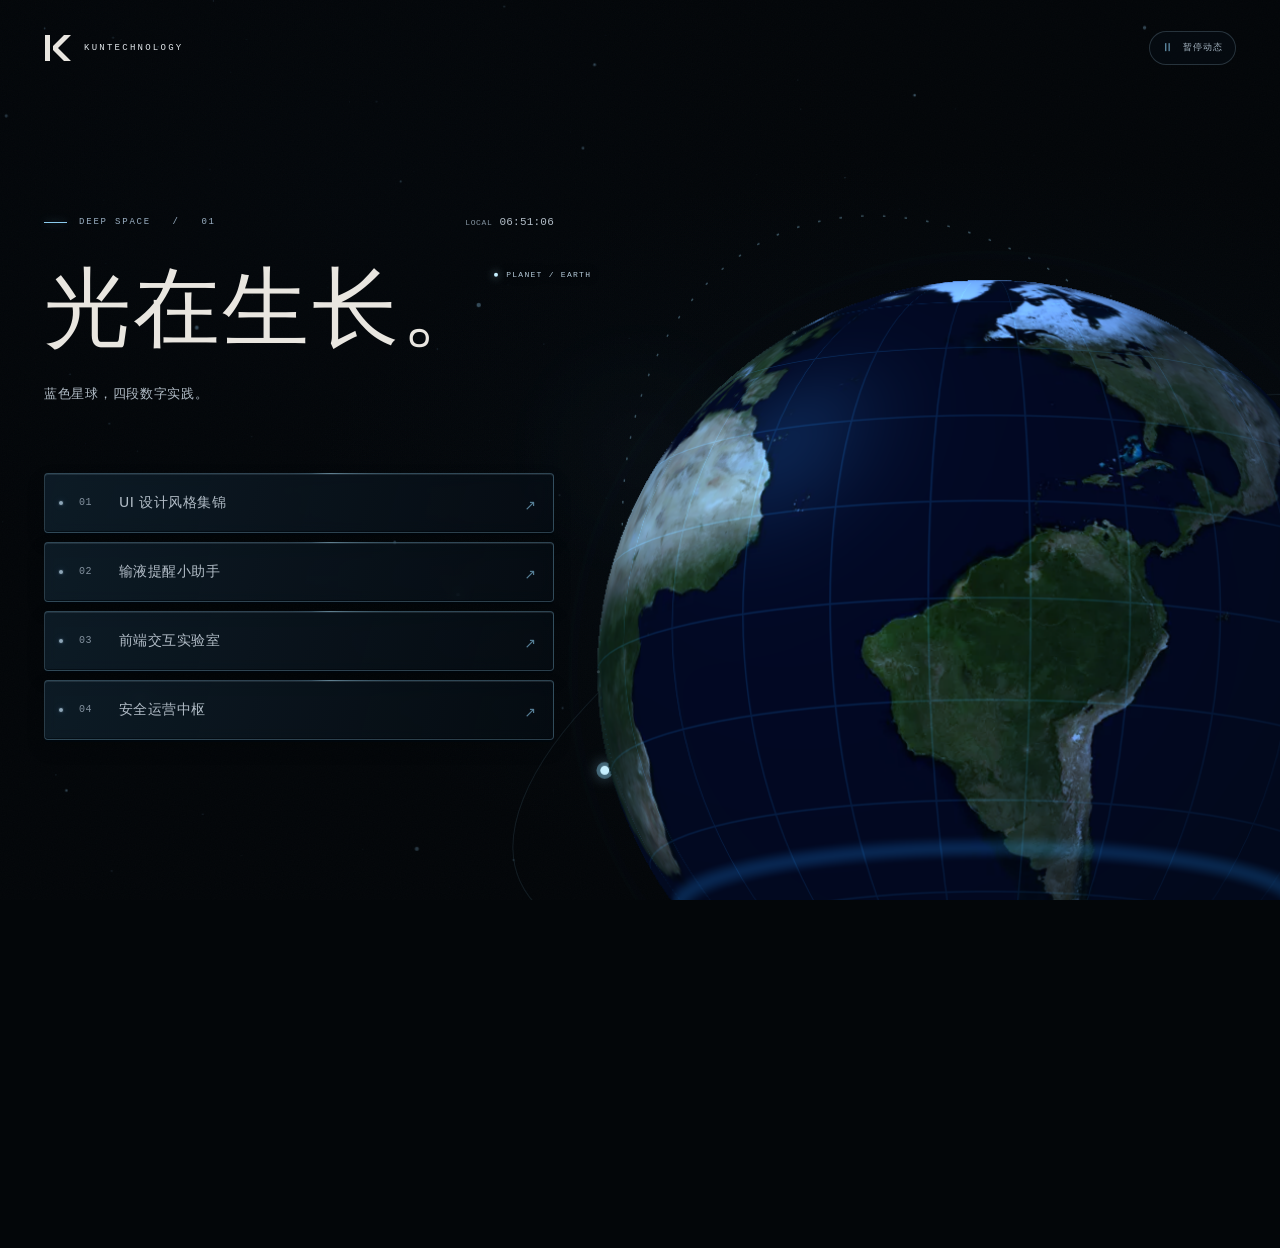
==== commit f4bddab9: "Add browser-local digital clock to homepage" ====
--- a/index.html
+++ b/index.html
@@ -82,6 +82,11 @@
     .copy { position: relative; z-index: 4; width: min(44%, 510px); padding: 22px 0 26px; }
     .eyebrow { display: flex; align-items: center; gap: 12px; margin: 0 0 29px; color: #9aafc2; font: 9px/1.5 var(--mono); letter-spacing: .2em; text-transform: uppercase; }
     .eyebrow::before { content: ""; width: 23px; height: 1px; background: var(--blue); box-shadow: 0 0 9px rgba(140, 203, 238, .45); }
+    .eyebrow-title { white-space: nowrap; }
+    .local-clock { display: inline-flex; flex: none; align-items: center; gap: 7px; margin-inline-start: auto; color: var(--muted); font: 11px/1 var(--mono); font-variant-numeric: tabular-nums; letter-spacing: .02em; white-space: nowrap; }
+    .local-clock[hidden] { display: none; }
+    .clock-label { color: var(--dim); font-size: 8px; letter-spacing: .08em; }
+    .local-clock time { min-width: 8ch; }
     h1 { margin: 0; max-width: 500px; color: var(--ink); font: 500 clamp(60px, 6.8vw, 94px)/1.17 var(--serif); letter-spacing: .025em; text-wrap: balance; }
     .intro { margin: 22px 0 0; color: var(--muted); font-size: 13px; line-height: 1.8; letter-spacing: .055em; }
     nav { margin-top: clamp(50px, 7.5vh, 78px); }
@@ -262,7 +267,7 @@
         <figcaption class="art-caption" id="earth-caption">以 NASA Earth Observatory 的 Blue Marble: Next Generation 全球影像为底图构建的科技蓝地球艺术场景。大气辉光、经纬网、扫描光与轨道仅为装饰示意，不提供精确地理定位或科学测量，也不代表 NASA 背书。</figcaption>
       </figure>
       <div class="copy">
-        <p class="eyebrow">DEEP SPACE &nbsp; / &nbsp; 01</p>
+        <p class="eyebrow"><span class="eyebrow-title">DEEP SPACE &nbsp; / &nbsp; 01</span><span class="local-clock" aria-live="off" hidden><span class="art-caption">本地时间：</span><span class="clock-label" aria-hidden="true">LOCAL</span><time id="local-time">--:--:--</time></span></p>
         <h1 id="page-title">光在生长。</h1>
         <p class="intro">蓝色星球，四段数字实践。</p>
         <nav aria-label="作品索引">
@@ -279,6 +284,7 @@
   <script defer src="/assets/gsap-3.15.0.min.js"></script>
   <script defer src="/assets/visual-effects.js"></script>
   <script defer src="/assets/home-interactions.js"></script>
+  <script defer src="/assets/local-clock.js"></script>
   <div class="custom-cursor" id="custom-cursor" aria-hidden="true">
     <span class="cursor-ring"></span><span class="cursor-core"></span><span class="cursor-label">CLICK</span>
   </div>
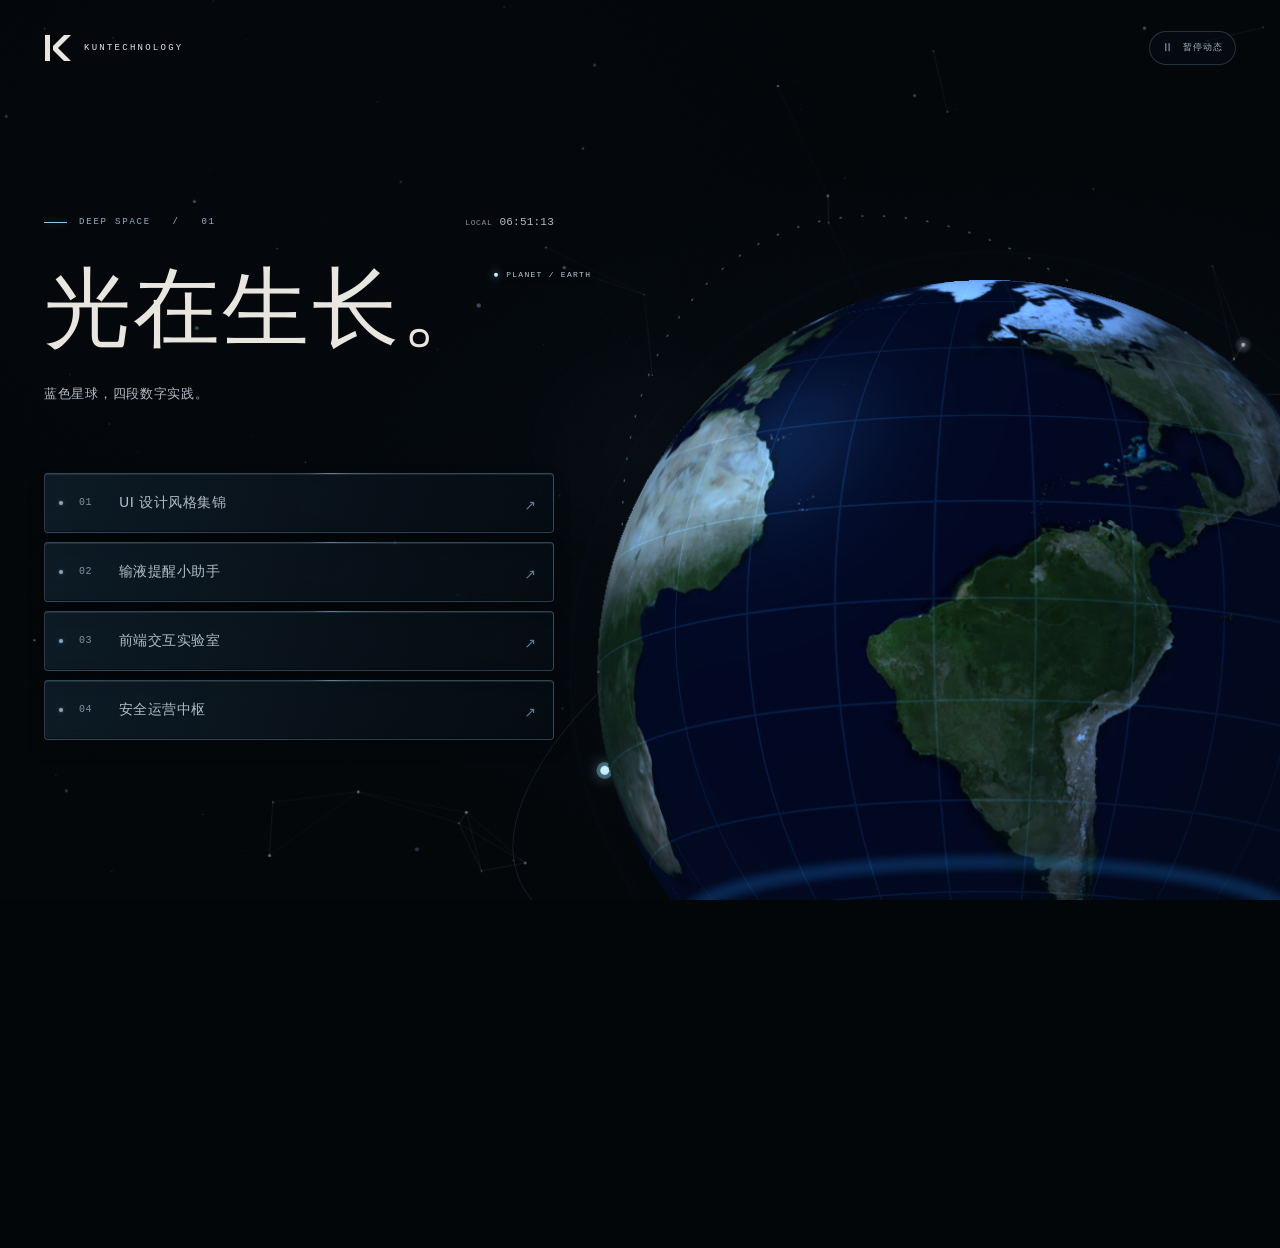
==== commit d631d722: "Add particle network to homepage" ====
--- a/index.html
+++ b/index.html
@@ -282,6 +282,7 @@
     </section>
   </main>
   <script defer src="/assets/gsap-3.15.0.min.js"></script>
+  <script defer src="/assets/particle-network.js"></script>
   <script defer src="/assets/visual-effects.js"></script>
   <script defer src="/assets/home-interactions.js"></script>
   <script defer src="/assets/local-clock.js"></script>
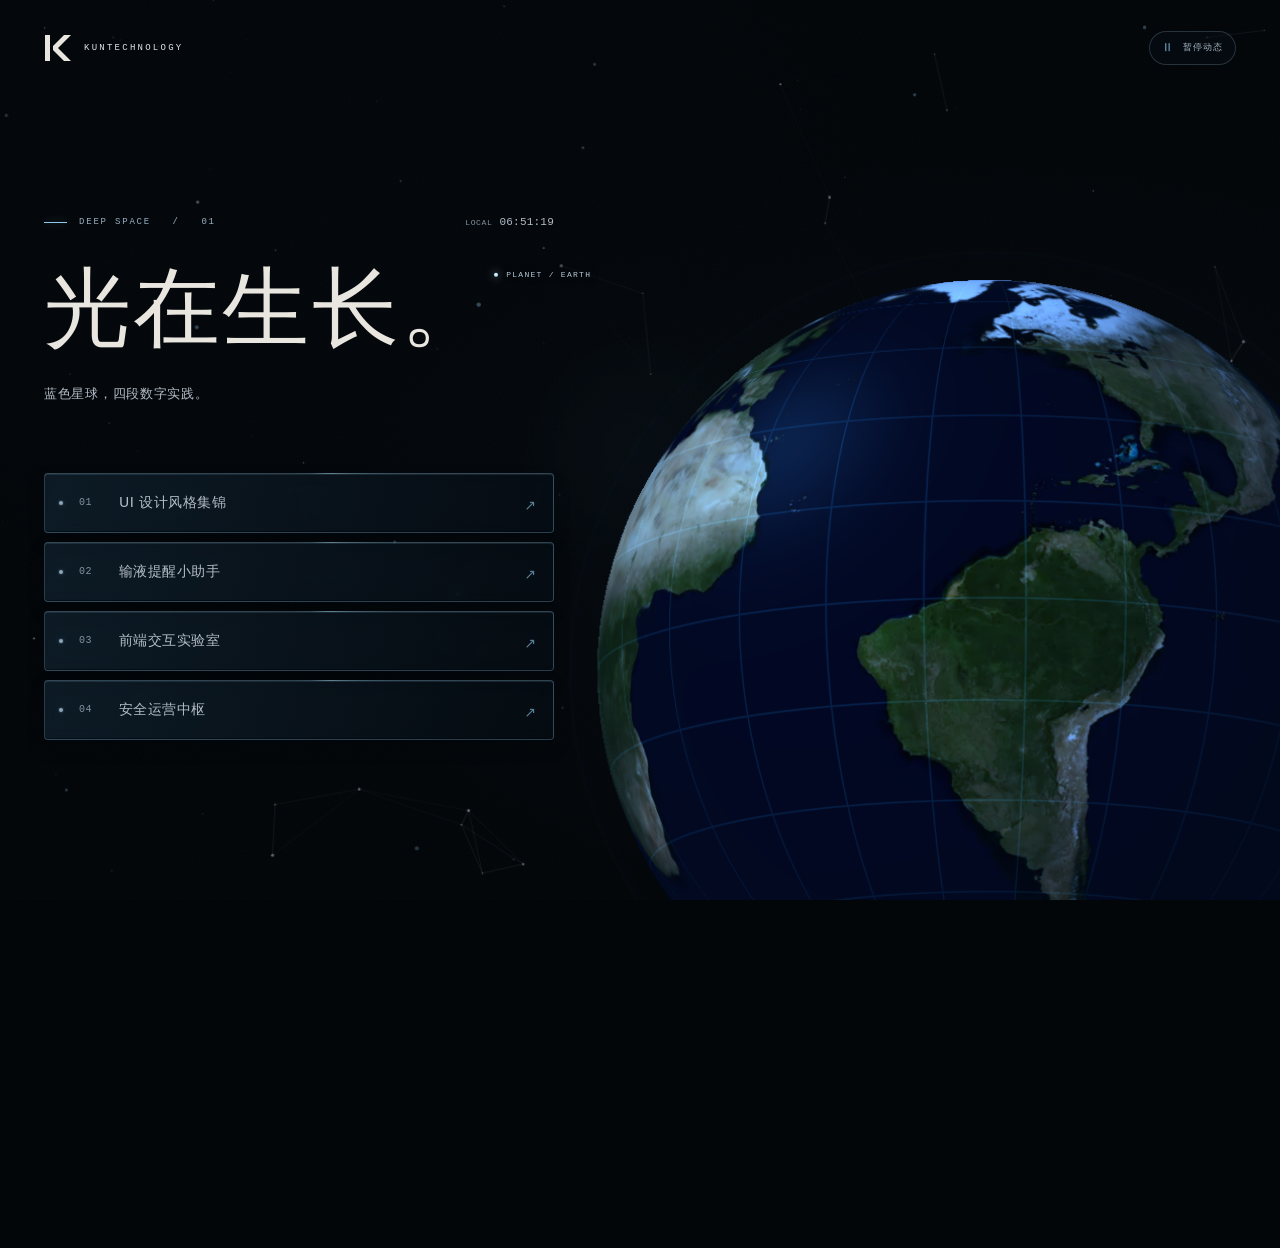
==== commit b70f1615: "Remove orbit and scan effects from home Earth" ====
--- a/index.html
+++ b/index.html
@@ -125,26 +125,13 @@
       position: absolute; z-index: 1; top: 53%; left: 31%; width: min(1180px, 128svh, 92vw); aspect-ratio: 1;
       isolation: isolate; overflow: visible; margin: 0; transform: translateY(-37%); pointer-events: none;
     }
-    .orbit-lines, .earth-scene, .globe-fallback { position: absolute; inset: 0; display: block; width: 100%; height: 100%; }
-    .orbit-lines { z-index: 1; overflow: visible; fill: none; stroke: rgba(114, 168, 201, .21); stroke-width: 1; transform: translate3d(calc(var(--camera-x, 0px) * -.28), calc(var(--camera-y, 0px) * -.28), 0); }
-    .orbit-lines .orbit-soft { stroke: rgba(123, 170, 197, .14); stroke-width: .8; }
-    .orbit-lines .orbit-dash { stroke: rgba(152, 211, 239, .38); stroke-width: 1.1; stroke-dasharray: 2 15; animation: orbit-drift 92s linear infinite; }
-    .artwork-stage[data-paused="true"] .orbit-dash { animation-play-state: paused; }
-    .orbit-node { fill: #c7f0ff; stroke: rgba(132, 200, 230, .42); stroke-width: 6; paint-order: stroke; filter: drop-shadow(0 0 6px rgba(156, 221, 246, .58)); }
+    .earth-scene, .globe-fallback { position: absolute; inset: 0; display: block; width: 100%; height: 100%; }
     .globe-fallback { z-index: 2; inset: 16%; width: 68%; height: 68%; border-radius: 50%; overflow: hidden; background: radial-gradient(circle at 36% 31%, #3779a7, #0c3357 49%, #061527 78%); box-shadow: inset -26px -10px 56px rgba(0, 0, 0, .66); transform: translate3d(calc(var(--camera-x, 0px) * .42), calc(var(--camera-y, 0px) * .42), 0); transition: opacity .7s ease, visibility .7s ease; }
     .globe-fallback img { display: block; width: 100%; height: 100%; object-fit: cover; object-position: center; filter: saturate(1.14) hue-rotate(4deg) brightness(.82); }
     .globe-fallback::after { content: ""; position: absolute; inset: 0; border-radius: 50%; background: radial-gradient(circle at 32% 29%, rgba(90, 189, 255, .06), transparent 38%), linear-gradient(113deg, rgba(10, 61, 106, .02) 38%, rgba(1, 8, 20, .60) 100%); box-shadow: inset -14px -4px 42px rgba(2, 9, 20, .48), inset 0 0 20px rgba(101, 186, 239, .04); }
     .earth-scene { z-index: 3; inset: 13%; width: 74%; height: 74%; opacity: 0; transform: translate3d(calc(var(--camera-x, 0px) * .42), calc(var(--camera-y, 0px) * .42), 0); transition: opacity .8s ease; }
     .artwork-stage[data-webgl="ready"] .earth-scene { opacity: 1; }
     .artwork-stage[data-webgl="ready"] .globe-fallback { opacity: 0; visibility: hidden; }
-    .planet-sparks { position: absolute; z-index: 4; inset: 0; width: 100%; height: 100%; overflow: visible; pointer-events: none; }
-    .planet-spark { fill: var(--space-star); opacity: .2; filter: drop-shadow(0 0 3px rgba(185, 217, 237, .55)); transform-box: fill-box; transform-origin: center; animation: planet-spark 5.2s ease-in-out infinite; }
-    .planet-spark:nth-child(2) { animation-delay: -.9s; }
-    .planet-spark:nth-child(3) { animation-delay: -2.1s; }
-    .planet-spark:nth-child(4) { animation-delay: -3.3s; }
-    .planet-spark:nth-child(5) { animation-delay: -1.5s; }
-    .planet-spark:nth-child(6) { animation-delay: -4.2s; }
-    .artwork-stage[data-paused="true"] .planet-spark { animation-play-state: paused; }
     .stage-label, .stage-footnote { position: absolute; z-index: 4; color: #a4b8c9; font: 8px/1.5 var(--mono); letter-spacing: .16em; text-transform: uppercase; pointer-events: none; }
     .stage-label { top: 15%; left: 7%; display: flex; align-items: center; gap: 8px; color: #b5cbda; text-shadow: 0 1px 3px rgba(3, 6, 9, .96), 0 0 8px rgba(3, 6, 9, .72); }
     .stage-label::before { content: ""; width: 4px; height: 4px; border-radius: 50%; background: var(--blue-bright); box-shadow: 0 0 8px rgba(199, 240, 255, .8); }
@@ -174,8 +161,6 @@
       73% { --halo-rx: 133px; --halo-ry: 143px; }
       89% { --halo-rx: 147px; --halo-ry: 136px; }
     }
-    @keyframes orbit-drift { to { stroke-dashoffset: -240; } }
-    @keyframes planet-spark { 0%, 100% { opacity: .12; transform: scale(.72); } 44% { opacity: .78; transform: scale(1.08); } 58% { opacity: .28; transform: scale(.9); } }
     @keyframes click-wave { 0% { opacity: .94; transform: translate(-50%, -50%) scale(.25); } 100% { opacity: 0; transform: translate(-50%, -50%) scale(6.5); } }
     @media (hover: hover) and (pointer: fine) { #spotlight { display: block; } }
     @media (hover: none), (pointer: coarse), (prefers-reduced-motion: reduce) { #spotlight { display: none !important; } }
@@ -221,7 +206,6 @@
       html { scroll-behavior: auto; }
       *, *::before, *::after { scroll-behavior: auto !important; animation: none !important; transition: none !important; }
       .custom-cursor { display: none !important; }
-      .planet-spark { animation: none !important; opacity: .2; }
       .index-link.is-clicked .click-static { opacity: .86 !important; }
     }
   </style>
@@ -245,26 +229,11 @@
   <main id="main" class="frame">
     <section class="exhibition" aria-labelledby="page-title">
       <figure class="artwork-stage" id="artwork" data-webgl="loading" data-paused="true" role="img" aria-labelledby="earth-caption">
-        <svg class="orbit-lines" viewBox="0 0 900 900" aria-hidden="true" focusable="false">
-          <ellipse class="orbit-soft" cx="450" cy="450" rx="402" ry="156" transform="rotate(-24 450 450)" />
-          <ellipse class="orbit-dash" cx="450" cy="450" rx="380" ry="255" transform="rotate(62 450 450)" />
-          <circle class="orbit-node" cx="783" cy="320" r="4.5" />
-          <circle class="orbit-node" cx="149" cy="527" r="3.5" />
-          <circle class="orbit-node" cx="676" cy="775" r="3" />
-        </svg>
         <div class="globe-fallback" aria-hidden="true"><img src="/assets/earth-blue-marble.webp" alt="" fetchpriority="high" decoding="async"></div>
         <canvas class="earth-scene" id="earth-scene" aria-hidden="true"></canvas>
-        <svg class="planet-sparks" viewBox="0 0 900 900" aria-hidden="true" focusable="false">
-          <circle class="planet-spark" cx="756" cy="450" r="1.35" />
-          <circle class="planet-spark" cx="603" cy="185" r="1.2" />
-          <circle class="planet-spark" cx="297" cy="185" r="1.45" />
-          <circle class="planet-spark" cx="144" cy="450" r="1.2" />
-          <circle class="planet-spark" cx="297" cy="715" r="1.3" />
-          <circle class="planet-spark" cx="603" cy="715" r="1.25" />
-        </svg>
         <span class="stage-label" aria-hidden="true">PLANET / EARTH</span>
         <span class="stage-footnote" aria-hidden="true">ARTISTIC STUDY · NOT TO SCALE</span>
-        <figcaption class="art-caption" id="earth-caption">以 NASA Earth Observatory 的 Blue Marble: Next Generation 全球影像为底图构建的科技蓝地球艺术场景。大气辉光、经纬网、扫描光与轨道仅为装饰示意，不提供精确地理定位或科学测量，也不代表 NASA 背书。</figcaption>
+        <figcaption class="art-caption" id="earth-caption">以 NASA Earth Observatory 的 Blue Marble: Next Generation 全球影像为底图构建的科技蓝地球艺术场景。大气辉光与经纬网仅为装饰示意，不提供精确地理定位或科学测量，也不代表 NASA 背书。</figcaption>
       </figure>
       <div class="copy">
         <p class="eyebrow"><span class="eyebrow-title">DEEP SPACE &nbsp; / &nbsp; 01</span><span class="local-clock" aria-live="off" hidden><span class="art-caption">本地时间：</span><span class="clock-label" aria-hidden="true">LOCAL</span><time id="local-time">--:--:--</time></span></p>
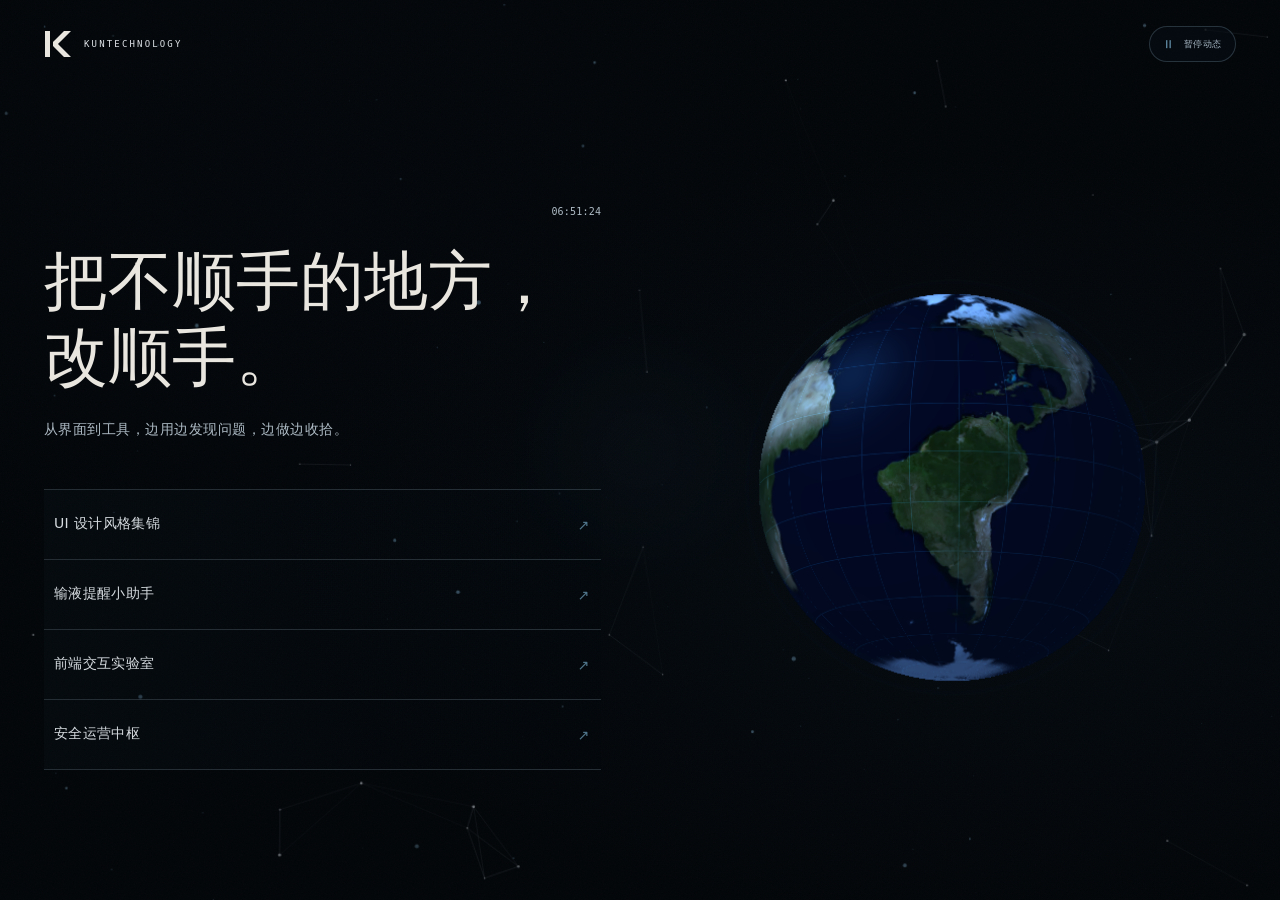
==== commit 2a83f1de: "Refine homepage to concise project landing" ====
--- a/index.html
+++ b/index.html
@@ -4,214 +4,125 @@
   <meta charset="utf-8">
   <meta name="viewport" content="width=device-width, initial-scale=1, viewport-fit=cover">
   <meta name="theme-color" content="#030609">
-  <meta name="description" content="光在生长。以旋转的蓝色星球为中心，探索 Kuntechnology 的四个数字作品。">
+  <meta name="description" content="把不顺手的地方，改顺手。从界面到工具，边用边发现问题，边做边收拾。">
   <meta name="robots" content="index,follow">
   <link rel="canonical" href="https://kuntechnology.github.io/">
   <link rel="icon" type="image/svg+xml" href="/favicon.svg">
   <meta property="og:type" content="website">
-  <meta property="og:title" content="光在生长。 · Kuntechnology">
-  <meta property="og:description" content="一颗旋转的蓝色星球，四个数字作品。">
+  <meta property="og:title" content="把不顺手的地方，改顺手。 · Kuntechnology">
+  <meta property="og:description" content="从界面到工具，边用边发现问题，边做边收拾。">
   <meta property="og:url" content="https://kuntechnology.github.io/">
-  <title>光在生长。 · Kuntechnology</title>
+  <title>把不顺手的地方，改顺手。 · Kuntechnology</title>
   <style>
     @property --edge-angle { syntax: "<angle>"; inherits: false; initial-value: 125deg; }
     @property --halo-rx { syntax: "<length>"; inherits: false; initial-value: 140px; }
     @property --halo-ry { syntax: "<length>"; inherits: false; initial-value: 140px; }
     :root {
-      color-scheme: dark;
-      --ink: #e9e6e0;
-      --muted: #b2bdc7;
-      --dim: #83929f;
-      --ground: #030609;
-      --space-star: #b9d9ed;
-      --space-spotlight: rgba(129, 191, 232, .095);
-      --space-grain-alpha: .035;
-      --spotlight-x: 50vw;
-      --spotlight-y: 50vh;
-      --line: rgba(171, 197, 217, .22);
-      --blue: #8ccbee;
-      --blue-bright: #c7f0ff;
-      --panel-fill-start: rgba(20, 42, 58, .58);
-      --panel-fill-end: rgba(7, 18, 29, .34);
-      --panel-border: rgba(145, 195, 222, .27);
-      --panel-border-active: rgba(164, 222, 246, .62);
-      --panel-edge-light: rgba(186, 235, 255, .72);
-      --panel-edge-dim: rgba(100, 174, 214, .20);
-      --panel-shadow: inset 0 1px 0 rgba(200, 235, 252, .10), inset 0 -1px 0 rgba(1, 6, 11, .55), 0 2px 0 rgba(1, 8, 14, .85), 0 8px 18px rgba(0, 0, 0, .18);
-      --panel-shadow-active: inset 0 1px 0 rgba(210, 244, 255, .18), inset 0 -1px 0 rgba(1, 7, 12, .42), 0 3px 0 rgba(2, 12, 20, .9), 0 12px 26px rgba(0, 0, 0, .30), 0 0 22px rgba(90, 180, 223, .09);
-      --serif: "Songti SC", "Noto Serif CJK SC", STSong, "Yu Mincho", ui-serif, Georgia, serif;
-      --sans: Inter, ui-sans-serif, system-ui, -apple-system, BlinkMacSystemFont, "Segoe UI", "PingFang SC", "Hiragino Sans GB", "Microsoft YaHei", sans-serif;
-      --mono: ui-monospace, SFMono-Regular, Menlo, Consolas, monospace;
+      color-scheme: dark; --ink:#e9e6e0; --muted:#aebbc5; --dim:#8293a0; --ground:#030609;
+      --space-spotlight:rgba(129,191,232,.095); --space-grain-alpha:.035; --spotlight-x:50vw; --spotlight-y:50vh;
+      --line:rgba(171,197,217,.20); --blue:#8ccbee; --blue-bright:#c7f0ff;
+      --panel-border-active:rgba(164,222,246,.54); --panel-edge-light:rgba(186,235,255,.58); --panel-edge-dim:rgba(100,174,214,.14);
+      --serif:"Songti SC","Noto Serif CJK SC",STSong,"Yu Mincho",ui-serif,Georgia,serif;
+      --sans:Inter,ui-sans-serif,system-ui,-apple-system,BlinkMacSystemFont,"Segoe UI","PingFang SC","Hiragino Sans GB","Microsoft YaHei",sans-serif;
+      --mono:ui-monospace,SFMono-Regular,Menlo,Consolas,monospace;
     }
-    *, *::before, *::after { box-sizing: border-box; }
-    html { min-width: 320px; overflow-x: clip; background: var(--ground); scroll-behavior: smooth; }
-    body {
-      min-width: 320px; min-height: 100svh; margin: 0; overflow-x: hidden; color: var(--ink);
-      background: radial-gradient(ellipse at 76% 60%, rgba(16, 40, 61, .16), transparent 43rem), radial-gradient(ellipse at 26% 24%, rgba(7, 17, 29, .12), transparent 36rem), var(--ground);
-      font-family: var(--sans); -webkit-font-smoothing: antialiased;
+    *,*::before,*::after{box-sizing:border-box}
+    html{min-width:320px;overflow-x:clip;background:var(--ground);scroll-behavior:smooth}
+    body{min-width:320px;min-height:100svh;margin:0;overflow-x:hidden;color:var(--ink);background:radial-gradient(ellipse at 76% 60%,rgba(16,40,61,.16),transparent 43rem),radial-gradient(ellipse at 26% 24%,rgba(7,17,29,.12),transparent 36rem),var(--ground);font-family:var(--sans);-webkit-font-smoothing:antialiased}
+    #noise-texture,#spotlight{position:fixed;inset:0;pointer-events:none}
+    #noise-texture{z-index:0;opacity:var(--space-grain-alpha);background-size:180px 180px;background-image:url("data:image/svg+xml,%3Csvg xmlns='http://www.w3.org/2000/svg' viewBox='0 0 180 180'%3E%3Cfilter id='n'%3E%3CfeTurbulence type='fractalNoise' baseFrequency='.82' numOctaves='2' stitchTiles='stitch'/%3E%3C/filter%3E%3Crect width='100%25' height='100%25' filter='url(%23n)' opacity='.62'/%3E%3C/svg%3E")}
+    #spotlight{z-index:2;display:none;opacity:0;--halo-rx:140px;--halo-ry:140px;background:radial-gradient(ellipse var(--halo-rx) var(--halo-ry) at var(--spotlight-x) var(--spotlight-y),var(--space-spotlight),rgba(91,151,188,.025) 46%,transparent 100%)}
+    html[data-typed-effects="true"] #spotlight{animation:spotlight-waver 8.3s cubic-bezier(.38,.05,.62,.95) infinite}
+    html[data-spotlight-active="true"] #spotlight{opacity:1} html[data-motion-stopped="true"] #spotlight{opacity:0}
+    a{color:inherit} a:focus-visible{outline:2px solid var(--blue-bright);outline-offset:5px;border-radius:2px}
+    .skip-link{position:fixed;z-index:20;top:12px;left:12px;padding:11px 15px;transform:translateY(-160%);color:#07101e;background:var(--blue-bright);font-weight:700;text-decoration:none}
+    .skip-link:focus{transform:translateY(0)}
+    .ambient,.pointer-trails{position:fixed;inset:0;width:100%;height:100%;pointer-events:none}
+    .ambient{z-index:1;opacity:.7}.pointer-trails{z-index:4;opacity:.92}
+    .frame{position:relative;z-index:3;width:min(1360px,calc(100% - 88px));margin-inline:auto}
+    .masthead{height:88px;display:flex;align-items:center;justify-content:space-between}
+    .wordmark{display:inline-flex;align-items:center;gap:12px;color:#e0e5e9;text-decoration:none}
+    .wordmark-mark{display:block;flex:none;width:28px;height:32px;object-fit:contain}
+    .wordmark-name{font:500 9px/1 var(--mono);letter-spacing:.24em}
+    .motion-toggle{min-height:36px;display:inline-flex;align-items:center;gap:9px;padding:0 13px;border:1px solid rgba(151,183,205,.24);border-radius:999px;color:#a8b7c4;background:rgba(7,15,23,.48);font:9px/1 var(--mono);letter-spacing:.06em;cursor:pointer;transition:color .2s ease,border-color .2s ease,background .2s ease}
+    .motion-toggle:hover,.motion-toggle:focus-visible{color:var(--blue-bright);border-color:rgba(140,203,238,.62);background:rgba(20,44,61,.42)}
+    .motion-glyph{width:12px;color:var(--blue);font:11px/1 var(--mono);text-align:center}.motion-toggle:disabled{opacity:.62;cursor:not-allowed}
+    main{min-height:calc(100svh - 88px)}
+    .exhibition{min-height:calc(100svh - 88px);display:grid;grid-template-columns:minmax(0,1fr) minmax(0,1.02fr);grid-template-rows:auto auto;align-items:center;column-gap:clamp(28px,5.2vw,76px);padding:clamp(26px,4.5vh,48px) 0 clamp(36px,6vh,58px)}
+    .copy{grid-column:1;grid-row:1;align-self:end;min-width:0;max-width:610px;padding:0 0 8px}
+    .clock-row{min-height:15px;display:flex;align-items:center;justify-content:flex-end;margin:0 0 24px}
+    .local-clock{display:inline-flex;flex:none;align-items:center;gap:7px;margin-inline-start:auto;color:var(--muted);font:10px/1 var(--mono);font-variant-numeric:tabular-nums;letter-spacing:.02em;white-space:nowrap}
+    .local-clock[hidden]{display:none}.local-clock time{min-width:8ch}
+    h1{margin:0;max-width:610px;color:var(--ink);font:500 clamp(56px,5vw,72px)/1.2 var(--serif);letter-spacing:0}
+    .title-line{display:block}
+    .intro{max-width:510px;margin:20px 0 0;color:var(--muted);font-size:14px;line-height:1.85;letter-spacing:.035em;text-wrap:pretty}
+    .project-nav{grid-column:1;grid-row:2;align-self:start;min-width:0;margin:clamp(30px,4.2vh,42px) 0 0}
+    .index{display:grid;gap:0;margin:0;padding:0;list-style:none;border-top:1px solid var(--line)}
+    .index li{position:relative;min-width:0;border-bottom:1px solid var(--line)}
+    .index-link{min-height:69px;display:grid;grid-template-columns:minmax(0,1fr) 18px;align-items:center;gap:12px;position:relative;isolation:isolate;margin:0;padding:8px 10px;color:var(--muted);text-decoration:none;--impact:0;--collision-x:0;--collision-y:0;border:0;border-radius:0;background:linear-gradient(105deg,rgba(20,42,58,.12),rgba(7,18,29,.02));transform:translate3d(calc(var(--collision-x)*1px),calc(var(--collision-y)*1px),0) scaleX(calc(1 + var(--impact)*.008)) scaleY(calc(1 + var(--impact)*.025));transition:color .22s ease,padding .22s ease,transform .32s cubic-bezier(.2,.9,.3,1.14),background-color .22s ease}
+    .index-link::before{content:"";position:absolute;z-index:-1;inset:0;padding:1px;background:conic-gradient(from var(--edge-angle,125deg),transparent 0deg 218deg,var(--panel-edge-dim) 258deg,var(--panel-edge-light) 282deg,var(--panel-edge-dim) 308deg,transparent 336deg);-webkit-mask:linear-gradient(#000 0 0) content-box,linear-gradient(#000 0 0);mask:linear-gradient(#000 0 0) content-box,linear-gradient(#000 0 0);-webkit-mask-composite:xor;mask-composite:exclude;opacity:0;transition:opacity .22s ease;pointer-events:none}
+    html[data-typed-effects="true"] .index-link::before{animation:edge-flow 14s linear infinite}
+    .index li:nth-child(2) .index-link::before{animation-delay:-3.5s}.index li:nth-child(3) .index-link::before{animation-delay:-7s}.index li:nth-child(4) .index-link::before{animation-delay:-10.5s}
+    .index-link::after{content:"";position:absolute;z-index:-1;left:var(--link-glow-x,50%);top:var(--link-glow-y,50%);width:calc(12px + var(--impact)*46px);height:calc(12px + var(--impact)*16px);border-radius:50%;background:radial-gradient(ellipse,rgba(124,199,231,.16),rgba(124,199,231,0) 73%);filter:blur(calc(1px + var(--impact)*3px));opacity:calc(var(--impact)*.72);transform:translate(-50%,-50%) scaleX(1.2);transition:width .22s ease,height .22s ease,opacity .22s ease,filter .22s ease;pointer-events:none}
+    .index-orb{justify-self:center;width:4px;height:4px;border-radius:50%;background:#8ea6b8;box-shadow:0 0 0 1px rgba(143,192,219,.1),0 0 7px rgba(140,203,238,.23);transition:transform .24s ease,background .24s ease,box-shadow .24s ease}
+    .index-copy{min-width:0;display:grid;gap:0}
+    .index-title{color:#d6dce0;font-size:14px;letter-spacing:.025em;transition:color .2s ease}
+    .index-arrow{justify-self:end;color:var(--blue);font-size:14px;opacity:.56;transform:translate(-2px,1px);transition:opacity .22s ease,transform .22s ease}
+    .index-link:hover,.index-link:focus-visible{color:#f3f5f3;padding-inline:14px;background:linear-gradient(105deg,rgba(20,50,70,.36),rgba(7,18,29,.08))}
+    .index-link:focus-visible{outline-offset:2px}.index-link:hover::before,.index-link:focus-visible::before{opacity:.82}
+    .index-link:hover .index-orb,.index-link:focus-visible .index-orb{background:var(--blue-bright);box-shadow:0 0 0 3px rgba(140,203,238,.13),0 0 12px rgba(140,203,238,.72);transform:scale(calc(1.16 + var(--impact)*.25))}
+    .index-link:hover .index-title,.index-link:focus-visible .index-title{color:#f3f5f3}.index-link:hover .index-number,.index-link:focus-visible .index-number{color:var(--blue)}
+    .index-link:hover .index-arrow,.index-link:focus-visible .index-arrow{opacity:1;transform:translate(0,0)}
+    .click-wave{position:absolute;z-index:0;left:var(--click-x,50%);top:var(--click-y,50%);width:12px;height:12px;border:1px solid rgba(199,240,255,.86);border-radius:50%;opacity:0;transform:translate(-50%,-50%) scale(.3);pointer-events:none}
+    .index-link.is-clicked .click-wave{animation:click-wave .46s cubic-bezier(.12,.65,.3,1) both}
+    .click-static{position:absolute;z-index:0;left:var(--click-x,50%);top:var(--click-y,50%);width:28px;height:28px;border:1px solid rgba(199,240,255,.82);border-radius:50%;opacity:0;box-shadow:0 0 12px rgba(114,205,240,.18),inset 0 0 8px rgba(114,205,240,.08);transform:translate(-50%,-50%);pointer-events:none}
+    .artwork-stage{position:relative;grid-column:2;grid-row:1/span 2;align-self:center;justify-self:center;width:min(100%,740px);aspect-ratio:1;isolation:isolate;overflow:visible;margin:0;pointer-events:none}
+    .earth-scene,.globe-fallback{position:absolute;inset:0;display:block;width:100%;height:100%}
+    .globe-fallback{z-index:2;inset:16%;width:68%;height:68%;border-radius:50%;overflow:hidden;background:radial-gradient(circle at 36% 31%,#3779a7,#0c3357 49%,#061527 78%);box-shadow:inset -26px -10px 56px rgba(0,0,0,.66);transform:translate3d(calc(var(--camera-x,0px)*.42),calc(var(--camera-y,0px)*.42),0);transition:opacity .7s ease,visibility .7s ease}
+    .globe-fallback img{display:block;width:100%;height:100%;object-fit:cover;object-position:center;filter:saturate(1.14) hue-rotate(4deg) brightness(.82)}
+    .globe-fallback::after{content:"";position:absolute;inset:0;border-radius:50%;background:radial-gradient(circle at 32% 29%,rgba(90,189,255,.06),transparent 38%),linear-gradient(113deg,rgba(10,61,106,.02) 38%,rgba(1,8,20,.60) 100%);box-shadow:inset -14px -4px 42px rgba(2,9,20,.48),inset 0 0 20px rgba(101,186,239,.04)}
+    .earth-scene{z-index:3;inset:13%;width:74%;height:74%;opacity:0;transform:translate3d(calc(var(--camera-x,0px)*.42),calc(var(--camera-y,0px)*.42),0);transition:opacity .8s ease}
+    .artwork-stage[data-webgl="ready"] .earth-scene{opacity:1}.artwork-stage[data-webgl="ready"] .globe-fallback{opacity:0;visibility:hidden}
+    .stage-label,.stage-footnote{position:absolute;z-index:4;color:#a4b8c9;font:8px/1.5 var(--mono);letter-spacing:.13em;text-transform:uppercase;pointer-events:none}
+    .stage-label{top:15%;left:7%;display:flex;align-items:center;gap:8px;color:#b5cbda;text-shadow:0 1px 3px rgba(3,6,9,.96),0 0 8px rgba(3,6,9,.72)}
+    .stage-label::before{content:"";width:4px;height:4px;border-radius:50%;background:var(--blue-bright);box-shadow:0 0 8px rgba(199,240,255,.8)}
+    .stage-footnote{right:8%;bottom:14%;color:var(--ink);letter-spacing:.10em;text-shadow:0 1px 3px rgba(3,6,9,.96),0 0 8px rgba(3,6,9,.72)}
+    .art-caption{position:absolute;width:1px;height:1px;padding:0;margin:-1px;overflow:hidden;clip:rect(0,0,0,0);white-space:nowrap;border:0}
+    .custom-cursor{position:fixed;z-index:30;top:0;left:0;width:0;height:0;opacity:0;pointer-events:none;transform:translate3d(var(--cursor-x,-100px),var(--cursor-y,-100px),0);transition:opacity .18s ease;will-change:transform}
+    .custom-cursor.is-visible{opacity:1}
+    .cursor-ring{position:absolute;top:0;left:0;width:22px;height:22px;border:1px solid rgba(190,227,245,.66);border-radius:50%;background:rgba(8,22,34,.14);box-shadow:0 0 10px rgba(104,194,231,.16);transform:translate(-50%,-50%);transition:width .2s cubic-bezier(.2,.8,.3,1.2),height .2s cubic-bezier(.2,.8,.3,1.2),border-color .18s ease,background .18s ease,box-shadow .18s ease}
+    .cursor-core{position:absolute;top:0;left:0;width:4px;height:4px;border-radius:50%;background:var(--blue-bright);box-shadow:0 0 9px rgba(159,225,248,.9);transform:translate(-50%,-50%);transition:opacity .12s ease}
+    .custom-cursor.is-near .cursor-ring{width:48px;height:48px;border-color:rgba(173,231,251,.9);background:rgba(11,32,46,.42);box-shadow:0 0 20px rgba(103,201,239,.3),inset 0 0 16px rgba(112,197,230,.08)}
+    .custom-cursor.is-near .cursor-core{opacity:0}
+    .custom-cursor.is-press .cursor-ring{width:64px;height:64px;border-color:#d2f5ff;background:rgba(35,82,104,.24);box-shadow:0 0 27px rgba(126,219,248,.45)}
+    html[data-custom-cursor="true"],html[data-custom-cursor="true"] *{cursor:none!important}
+    html[data-keyboard-navigation="true"] .custom-cursor{opacity:0!important}
+    html[data-motion-stopped="true"] *,html[data-motion-stopped="true"] *::before,html[data-motion-stopped="true"] *::after{animation-play-state:paused!important;transition:none!important}
+    html[data-motion-stopped="true"] .index-link.is-clicked .click-wave{animation:none!important}
+    html[data-motion-stopped="true"] .index-link.is-clicked .click-static{opacity:.86!important}
+    html[data-motion-stopped="true"] #spotlight,html[data-motion-stopped="true"] .index-link::before{animation:none!important}
+    @keyframes edge-flow{to{--edge-angle:485deg}}
+    @keyframes spotlight-waver{0%,100%{--halo-rx:140px;--halo-ry:137px}13%{--halo-rx:145px;--halo-ry:134px}31%{--halo-rx:136px;--halo-ry:145px}49%{--halo-rx:142px;--halo-ry:140px}73%{--halo-rx:133px;--halo-ry:143px}89%{--halo-rx:147px;--halo-ry:136px}}
+    @keyframes click-wave{0%{opacity:.94;transform:translate(-50%,-50%) scale(.25)}100%{opacity:0;transform:translate(-50%,-50%) scale(6.5)}}
+    @media (hover:hover) and (pointer:fine){#spotlight{display:block}}
+    @media (hover:none),(pointer:coarse),(prefers-reduced-motion:reduce){#spotlight{display:none!important}}
+    @media (max-width:1040px){.frame{width:calc(100% - 56px)}.exhibition{column-gap:26px}h1{font-size:clamp(38px,5vw,52px);line-height:1.22}.artwork-stage{width:min(108%,650px)}.index-link{min-height:66px}}
+    @media (max-width:760px){
+      .frame{width:calc(100% - 40px)}.masthead{height:68px}.wordmark{gap:9px}.wordmark-mark{width:24px;height:28px}.wordmark-name{font-size:8px;letter-spacing:.19em}
+      .motion-toggle{min-height:33px;gap:7px;padding-inline:10px;font-size:8px}main{min-height:auto}
+      .exhibition{min-height:auto;grid-template-columns:minmax(0,1fr);grid-template-rows:auto auto auto;gap:0;padding:20px 0 36px}
+      .copy{grid-column:1;grid-row:1;align-self:auto;width:100%;max-width:none;padding:0}.clock-row{margin-bottom:17px}.local-clock{font-size:9px}
+      h1{max-width:620px;font-size:clamp(36px,10.8vw,42px);line-height:1.22;letter-spacing:0}.intro{max-width:420px;margin-top:13px;font-size:12px;line-height:1.75}
+      .artwork-stage{grid-column:1;grid-row:2;justify-self:end;width:min(64vw,240px);margin:-4px -7px 0 auto}.globe-fallback{inset:4%;width:92%;height:92%}.earth-scene{inset:0;width:100%;height:100%}
+      .project-nav{grid-column:1;grid-row:3;width:100%;margin:0}
+      .index-link{min-height:61px;grid-template-columns:minmax(0,1fr) 18px;gap:10px;padding-inline:8px}.index-title{font-size:13px}.index-arrow{opacity:.72;transform:none}
     }
-    #noise-texture, #spotlight { position: fixed; inset: 0; pointer-events: none; }
-    #noise-texture {
-      z-index: 0; opacity: var(--space-grain-alpha); background-size: 180px 180px;
-      background-image: url("data:image/svg+xml,%3Csvg xmlns='http://www.w3.org/2000/svg' viewBox='0 0 180 180'%3E%3Cfilter id='n'%3E%3CfeTurbulence type='fractalNoise' baseFrequency='.82' numOctaves='2' stitchTiles='stitch'/%3E%3C/filter%3E%3Crect width='100%25' height='100%25' filter='url(%23n)' opacity='.62'/%3E%3C/svg%3E");
-    }
-    #spotlight {
-      z-index: 2; display: none; opacity: 0; --halo-rx: 140px; --halo-ry: 140px;
-      background: radial-gradient(ellipse var(--halo-rx) var(--halo-ry) at var(--spotlight-x) var(--spotlight-y), var(--space-spotlight), rgba(91, 151, 188, .025) 46%, transparent 100%);
-    }
-    html[data-typed-effects="true"] #spotlight { animation: spotlight-waver 8.3s cubic-bezier(.38,.05,.62,.95) infinite; }
-    html[data-spotlight-active="true"] #spotlight { opacity: 1; }
-    html[data-motion-stopped="true"] #spotlight { opacity: 0; }
-    a { color: inherit; }
-    a:focus-visible { outline: 2px solid var(--blue-bright); outline-offset: 5px; border-radius: 2px; }
-    .skip-link { position: fixed; z-index: 20; top: 12px; left: 12px; padding: 11px 15px; transform: translateY(-160%); color: #07101e; background: var(--blue-bright); font-weight: 700; text-decoration: none; }
-    .skip-link:focus { transform: translateY(0); }
-    .ambient { position: fixed; z-index: 1; inset: 0; width: 100%; height: 100%; pointer-events: none; opacity: .7; }
-    .pointer-trails { position: fixed; z-index: 4; inset: 0; width: 100%; height: 100%; pointer-events: none; opacity: .92; }
-    .frame { position: relative; z-index: 3; width: min(1420px, calc(100% - 88px)); margin-inline: auto; }
-    .masthead { height: 96px; display: flex; align-items: center; justify-content: space-between; }
-    .wordmark { display: inline-flex; align-items: center; gap: 12px; color: #e0e5e9; text-decoration: none; }
-    .wordmark-mark { display: block; flex: none; width: 28px; height: 32px; object-fit: contain; }
-    .wordmark-name { font: 500 9px/1 var(--mono); letter-spacing: .25em; }
-    .motion-toggle { min-height: 34px; display: inline-flex; align-items: center; gap: 9px; padding: 0 12px; border: 1px solid rgba(151, 183, 205, .24); border-radius: 999px; color: #a8b7c4; background: rgba(7, 15, 23, .48); font: 9px/1 var(--mono); letter-spacing: .1em; cursor: pointer; transition: color .2s ease, border-color .2s ease, background .2s ease; }
-    .motion-toggle:hover, .motion-toggle:focus-visible { color: var(--blue-bright); border-color: rgba(140, 203, 238, .62); background: rgba(20, 44, 61, .42); }
-    .motion-glyph { width: 12px; color: var(--blue); font: 11px/1 var(--mono); text-align: center; }
-    .motion-toggle:disabled { opacity: .62; cursor: not-allowed; }
-    main { min-height: calc(100svh - 96px); }
-    .exhibition { position: relative; min-height: calc(100svh - 96px); display: flex; align-items: center; padding: 0 0 36px; }
-    .copy { position: relative; z-index: 4; width: min(44%, 510px); padding: 22px 0 26px; }
-    .eyebrow { display: flex; align-items: center; gap: 12px; margin: 0 0 29px; color: #9aafc2; font: 9px/1.5 var(--mono); letter-spacing: .2em; text-transform: uppercase; }
-    .eyebrow::before { content: ""; width: 23px; height: 1px; background: var(--blue); box-shadow: 0 0 9px rgba(140, 203, 238, .45); }
-    .eyebrow-title { white-space: nowrap; }
-    .local-clock { display: inline-flex; flex: none; align-items: center; gap: 7px; margin-inline-start: auto; color: var(--muted); font: 11px/1 var(--mono); font-variant-numeric: tabular-nums; letter-spacing: .02em; white-space: nowrap; }
-    .local-clock[hidden] { display: none; }
-    .clock-label { color: var(--dim); font-size: 8px; letter-spacing: .08em; }
-    .local-clock time { min-width: 8ch; }
-    h1 { margin: 0; max-width: 500px; color: var(--ink); font: 500 clamp(60px, 6.8vw, 94px)/1.17 var(--serif); letter-spacing: .025em; text-wrap: balance; }
-    .intro { margin: 22px 0 0; color: var(--muted); font-size: 13px; line-height: 1.8; letter-spacing: .055em; }
-    nav { margin-top: clamp(50px, 7.5vh, 78px); }
-    .index { display: grid; gap: 9px; margin: 0; padding: 0; list-style: none; }
-    .index li { position: relative; min-width: 0; }
-    .index-link {
-      min-height: 60px; display: grid; grid-template-columns: 8px 28px minmax(0, 1fr) 18px; align-items: center; gap: 12px;
-      position: relative; isolation: isolate; margin: 0; padding: 0 14px;
-      color: var(--muted); text-decoration: none; --impact: 0; --collision-x: 0; --collision-y: 0;
-      border: 1px solid var(--panel-border); background: linear-gradient(105deg, var(--panel-fill-start), var(--panel-fill-end));
-      box-shadow: var(--panel-shadow); -webkit-backdrop-filter: blur(7px); backdrop-filter: blur(7px);
-      transform: translate3d(calc(var(--collision-x) * 1px), calc(var(--collision-y) * 1px), 0) scaleX(calc(1 + var(--impact) * .018)) scaleY(calc(1 + var(--impact) * .065));
-      border-radius: calc(4px + var(--impact) * 4px); transition: color .22s ease, padding .22s ease, transform .32s cubic-bezier(.2,.9,.3,1.14), border-radius .22s ease, border-color .22s ease, box-shadow .22s ease;
-    }
-    .index-link::before { content: ""; position: absolute; z-index: -1; inset: -1px; padding: 1px; border-radius: inherit; background: conic-gradient(from var(--edge-angle, 125deg), transparent 0deg 218deg, var(--panel-edge-dim) 258deg, var(--panel-edge-light) 282deg, var(--panel-edge-dim) 308deg, transparent 336deg); -webkit-mask: linear-gradient(#000 0 0) content-box, linear-gradient(#000 0 0); mask: linear-gradient(#000 0 0) content-box, linear-gradient(#000 0 0); -webkit-mask-composite: xor; mask-composite: exclude; opacity: .52; transition: opacity .22s ease; pointer-events: none; }
-    html[data-typed-effects="true"] .index-link::before { animation: edge-flow 14s linear infinite; }
-    .index li:nth-child(2) .index-link::before { animation-delay: -3.5s; }
-    .index li:nth-child(3) .index-link::before { animation-delay: -7s; }
-    .index li:nth-child(4) .index-link::before { animation-delay: -10.5s; }
-    .index-link::after { content: ""; position: absolute; z-index: -1; left: var(--link-glow-x, 50%); top: var(--link-glow-y, 50%); width: calc(12px + var(--impact) * 64px); height: calc(12px + var(--impact) * 24px); border-radius: 50%; background: radial-gradient(ellipse, rgba(124, 199, 231, .28), rgba(124, 199, 231, 0) 73%); filter: blur(calc(1px + var(--impact) * 4px)); opacity: calc(var(--impact) * .9); transform: translate(-50%, -50%) scaleX(1.2); transition: width .22s ease, height .22s ease, opacity .22s ease, filter .22s ease; pointer-events: none; }
-    .index-orb { width: 4px; height: 4px; border-radius: 50%; background: #8ea6b8; box-shadow: 0 0 0 1px rgba(143, 192, 219, .1), 0 0 7px rgba(140, 203, 238, .28); transition: transform .24s ease, background .24s ease, box-shadow .24s ease; }
-    .index-number { color: var(--dim); font: 10px/1 var(--mono); letter-spacing: .04em; transition: color .22s ease; }
-    .index-title { font-size: 14px; letter-spacing: .035em; }
-    .index-arrow { justify-self: end; color: var(--blue); font-size: 14px; opacity: .6; transform: translate(-3px, 2px); transition: opacity .22s ease, transform .22s ease; }
-    .index-link:hover, .index-link:focus-visible { color: #f3f5f3; padding-inline: 16px; border-color: var(--panel-border-active); box-shadow: var(--panel-shadow-active); --impact: .9; }
-    .index-link:focus-visible { outline-offset: 4px; border-radius: calc(4px + var(--impact) * 4px); }
-    .index-link:active, .index-link.is-pressed { border-color: rgba(199, 240, 255, .8); box-shadow: inset 0 1px 0 rgba(214, 245, 255, .15), 0 1px 0 rgba(2, 12, 20, .9), 0 4px 12px rgba(0, 0, 0, .26), 0 0 18px rgba(90, 180, 223, .11); }
-    .index-link:hover::before, .index-link:focus-visible::before { opacity: .95; }
-    .index-link:hover .index-orb, .index-link:focus-visible .index-orb { background: var(--blue-bright); box-shadow: 0 0 0 3px rgba(140, 203, 238, .13), 0 0 12px rgba(140, 203, 238, .85); transform: scale(calc(1.16 + var(--impact) * .38)); }
-    .index-link:hover .index-number, .index-link:focus-visible .index-number { color: var(--blue); }
-    .index-link:hover .index-arrow, .index-link:focus-visible .index-arrow { opacity: 1; transform: translate(0, 0); }
-    .click-wave { position: absolute; z-index: 0; left: var(--click-x, 50%); top: var(--click-y, 50%); width: 12px; height: 12px; border: 1px solid rgba(199, 240, 255, .86); border-radius: 50%; opacity: 0; transform: translate(-50%, -50%) scale(.3); pointer-events: none; }
-    .index-link.is-clicked .click-wave { animation: click-wave .46s cubic-bezier(.12,.65,.3,1) both; }
-    .click-static { position: absolute; z-index: 0; left: var(--click-x, 50%); top: var(--click-y, 50%); width: 28px; height: 28px; border: 1px solid rgba(199, 240, 255, .82); border-radius: 50%; opacity: 0; box-shadow: 0 0 12px rgba(114, 205, 240, .18), inset 0 0 8px rgba(114, 205, 240, .08); transform: translate(-50%, -50%); pointer-events: none; }
-    .artwork-stage {
-      position: absolute; z-index: 1; top: 53%; left: 31%; width: min(1180px, 128svh, 92vw); aspect-ratio: 1;
-      isolation: isolate; overflow: visible; margin: 0; transform: translateY(-37%); pointer-events: none;
-    }
-    .earth-scene, .globe-fallback { position: absolute; inset: 0; display: block; width: 100%; height: 100%; }
-    .globe-fallback { z-index: 2; inset: 16%; width: 68%; height: 68%; border-radius: 50%; overflow: hidden; background: radial-gradient(circle at 36% 31%, #3779a7, #0c3357 49%, #061527 78%); box-shadow: inset -26px -10px 56px rgba(0, 0, 0, .66); transform: translate3d(calc(var(--camera-x, 0px) * .42), calc(var(--camera-y, 0px) * .42), 0); transition: opacity .7s ease, visibility .7s ease; }
-    .globe-fallback img { display: block; width: 100%; height: 100%; object-fit: cover; object-position: center; filter: saturate(1.14) hue-rotate(4deg) brightness(.82); }
-    .globe-fallback::after { content: ""; position: absolute; inset: 0; border-radius: 50%; background: radial-gradient(circle at 32% 29%, rgba(90, 189, 255, .06), transparent 38%), linear-gradient(113deg, rgba(10, 61, 106, .02) 38%, rgba(1, 8, 20, .60) 100%); box-shadow: inset -14px -4px 42px rgba(2, 9, 20, .48), inset 0 0 20px rgba(101, 186, 239, .04); }
-    .earth-scene { z-index: 3; inset: 13%; width: 74%; height: 74%; opacity: 0; transform: translate3d(calc(var(--camera-x, 0px) * .42), calc(var(--camera-y, 0px) * .42), 0); transition: opacity .8s ease; }
-    .artwork-stage[data-webgl="ready"] .earth-scene { opacity: 1; }
-    .artwork-stage[data-webgl="ready"] .globe-fallback { opacity: 0; visibility: hidden; }
-    .stage-label, .stage-footnote { position: absolute; z-index: 4; color: #a4b8c9; font: 8px/1.5 var(--mono); letter-spacing: .16em; text-transform: uppercase; pointer-events: none; }
-    .stage-label { top: 15%; left: 7%; display: flex; align-items: center; gap: 8px; color: #b5cbda; text-shadow: 0 1px 3px rgba(3, 6, 9, .96), 0 0 8px rgba(3, 6, 9, .72); }
-    .stage-label::before { content: ""; width: 4px; height: 4px; border-radius: 50%; background: var(--blue-bright); box-shadow: 0 0 8px rgba(199, 240, 255, .8); }
-    .stage-footnote { right: 8%; bottom: 14%; color: var(--ink); letter-spacing: .11em; text-shadow: 0 1px 3px rgba(3, 6, 9, .96), 0 0 8px rgba(3, 6, 9, .72); }
-    .art-caption { position: absolute; width: 1px; height: 1px; padding: 0; margin: -1px; overflow: hidden; clip: rect(0, 0, 0, 0); white-space: nowrap; border: 0; }
-    .custom-cursor { position: fixed; z-index: 30; top: 0; left: 0; width: 0; height: 0; opacity: 0; pointer-events: none; transform: translate3d(var(--cursor-x, -100px), var(--cursor-y, -100px), 0); transition: opacity .18s ease; will-change: transform; }
-    .custom-cursor.is-visible { opacity: 1; }
-    .cursor-ring { position: absolute; top: 0; left: 0; width: 22px; height: 22px; border: 1px solid rgba(190, 227, 245, .66); border-radius: 50%; background: rgba(8, 22, 34, .14); box-shadow: 0 0 10px rgba(104, 194, 231, .16); transform: translate(-50%, -50%); transition: width .2s cubic-bezier(.2,.8,.3,1.2), height .2s cubic-bezier(.2,.8,.3,1.2), border-color .18s ease, background .18s ease, box-shadow .18s ease; }
-    .cursor-core { position: absolute; top: 0; left: 0; width: 4px; height: 4px; border-radius: 50%; background: var(--blue-bright); box-shadow: 0 0 9px rgba(159, 225, 248, .9); transform: translate(-50%, -50%); transition: opacity .12s ease; }
-    .cursor-label { position: absolute; top: 0; left: 0; color: #d8f5ff; font: 6px/1 var(--mono); letter-spacing: .12em; opacity: 0; transform: translate(-50%, -50%); transition: opacity .12s ease; }
-    .custom-cursor.is-near .cursor-ring { width: 48px; height: 48px; border-color: rgba(173, 231, 251, .9); background: rgba(11, 32, 46, .42); box-shadow: 0 0 20px rgba(103, 201, 239, .3), inset 0 0 16px rgba(112, 197, 230, .08); }
-    .custom-cursor.is-near .cursor-core { opacity: 0; }
-    .custom-cursor.is-near .cursor-label { opacity: .94; }
-    .custom-cursor.is-press .cursor-ring { width: 64px; height: 64px; border-color: #d2f5ff; background: rgba(35, 82, 104, .24); box-shadow: 0 0 27px rgba(126, 219, 248, .45); }
-    html[data-custom-cursor="true"], html[data-custom-cursor="true"] * { cursor: none !important; }
-    html[data-keyboard-navigation="true"] .custom-cursor { opacity: 0 !important; }
-    html[data-motion-stopped="true"] *, html[data-motion-stopped="true"] *::before, html[data-motion-stopped="true"] *::after { animation-play-state: paused !important; transition: none !important; }
-    html[data-motion-stopped="true"] .index-link.is-clicked .click-wave { animation: none !important; }
-    html[data-motion-stopped="true"] .index-link.is-clicked .click-static { opacity: .86 !important; }
-    html[data-motion-stopped="true"] #spotlight, html[data-motion-stopped="true"] .index-link::before { animation: none !important; }
-    @keyframes edge-flow { to { --edge-angle: 485deg; } }
-    @keyframes spotlight-waver {
-      0%, 100% { --halo-rx: 140px; --halo-ry: 137px; }
-      13% { --halo-rx: 145px; --halo-ry: 134px; }
-      31% { --halo-rx: 136px; --halo-ry: 145px; }
-      49% { --halo-rx: 142px; --halo-ry: 140px; }
-      73% { --halo-rx: 133px; --halo-ry: 143px; }
-      89% { --halo-rx: 147px; --halo-ry: 136px; }
-    }
-    @keyframes click-wave { 0% { opacity: .94; transform: translate(-50%, -50%) scale(.25); } 100% { opacity: 0; transform: translate(-50%, -50%) scale(6.5); } }
-    @media (hover: hover) and (pointer: fine) { #spotlight { display: block; } }
-    @media (hover: none), (pointer: coarse), (prefers-reduced-motion: reduce) { #spotlight { display: none !important; } }
-    @media (max-width: 1040px) {
-      .frame { width: calc(100% - 56px); }
-      .copy { width: 48%; }
-      .artwork-stage { left: 32%; width: min(1160px, 124svh, 98vw); }
-      .index-link { min-height: 60px; }
-    }
-    @media (max-width: 760px) {
-      .frame { width: calc(100% - 40px); }
-      .masthead { height: 72px; }
-      .wordmark { gap: 10px; }
-      .wordmark-mark { width: 24px; height: 28px; }
-      .wordmark-name { font-size: 8px; }
-      .motion-toggle { min-height: 32px; gap: 7px; padding-inline: 9px; font-size: 8px; }
-      main { min-height: auto; }
-      .exhibition { min-height: auto; display: flex; flex-direction: column; align-items: stretch; gap: 0; padding: 0 0 38px; }
-      .artwork-stage { position: relative; top: auto; left: auto; order: 0; align-self: center; flex: none; width: min(calc(100vw - 64px), 590px); margin: -24px 0 8px; transform: none; }
-      .copy { order: 1; width: 100%; padding: 0 0 12px; }
-      .globe-fallback { inset: 4%; width: 92%; height: 92%; }
-      .earth-scene { inset: 0; width: 100%; height: 100%; }
-      .stage-label { top: 12%; left: 6%; }
-      .stage-footnote { right: 7%; bottom: 21%; }
-      .eyebrow { margin: 0 0 17px; }
-      h1 { font-size: clamp(48px, 11.4vw, 64px); line-height: 1.18; }
-      .intro { margin-top: 14px; font-size: 12px; }
-      nav { margin-top: 32px; }
-      .index { padding-left: 0; }
-      .index-link { min-height: 60px; grid-template-columns: 8px 32px minmax(0, 1fr) 18px; gap: 10px; }
-      .index-title { font-size: 14px; }
-      .index-arrow { opacity: .72; transform: none; }
-    }
-    @media (max-width: 380px) {
-      .frame { width: calc(100% - 32px); }
-      .artwork-stage { width: min(calc(100vw - 64px), 540px); margin-top: -20px; margin-bottom: 8px; }
-      .stage-label { top: 11%; left: 4%; font-size: 7px; }
-      .stage-footnote { right: 4%; bottom: 21%; font-size: 7px; }
-      .index-link { min-height: 60px; grid-template-columns: 7px 29px minmax(0, 1fr) 17px; gap: 8px; }
-      .index-title { font-size: 13px; }
-    }
-    @media (prefers-reduced-motion: reduce) {
-      html { scroll-behavior: auto; }
-      *, *::before, *::after { scroll-behavior: auto !important; animation: none !important; transition: none !important; }
-      .custom-cursor { display: none !important; }
-      .index-link.is-clicked .click-static { opacity: .86 !important; }
-    }
+    @media (max-width:380px){.frame{width:calc(100% - 32px)}.artwork-stage{width:min(62vw,220px);margin-top:-2px;margin-bottom:0}.index-link{min-height:59px;grid-template-columns:minmax(0,1fr) 17px;gap:8px}.index-title{font-size:12px}}
+    @media (prefers-reduced-motion:reduce){html{scroll-behavior:auto}*,*::before,*::after{scroll-behavior:auto!important;animation:none!important;transition:none!important}.custom-cursor{display:none!important}.index-link.is-clicked .click-static{opacity:.86!important}}
   </style>
 </head>
 <body>
-  <a class="skip-link" href="#main">跳到作品索引</a>
+  <a class="skip-link" href="#main">跳到项目入口</a>
   <div id="noise-texture" aria-hidden="true"></div>
   <canvas class="ambient" id="ambient" aria-hidden="true"></canvas>
   <div id="spotlight" aria-hidden="true"></div>
@@ -221,33 +132,28 @@
       <img class="wordmark-mark" src="/favicon.svg" width="28" height="32" alt="" aria-hidden="true">
       <span class="wordmark-name">KUNTECHNOLOGY</span>
     </a>
-    <button class="motion-toggle" id="motion-toggle" type="button" aria-label="暂停动态效果" aria-pressed="false">
-      <span class="motion-glyph" aria-hidden="true">Ⅱ</span>
-      <span class="motion-label">暂停动态</span>
-    </button>
+    <button class="motion-toggle" id="motion-toggle" type="button" aria-label="暂停动态效果" aria-pressed="false"><span class="motion-glyph" aria-hidden="true">Ⅱ</span><span class="motion-label">暂停动态</span></button>
   </header>
   <main id="main" class="frame">
     <section class="exhibition" aria-labelledby="page-title">
+      <div class="copy">
+        <p class="clock-row"><span class="local-clock" aria-live="off" hidden><span class="art-caption">本地时间：</span><time id="local-time">--:--:--</time></span></p>
+        <h1 id="page-title"><span class="title-line">把不顺手的地方，</span><span class="title-line">改顺手。</span></h1>
+        <p class="intro">从界面到工具，边用边发现问题，边做边收拾。</p>
+      </div>
       <figure class="artwork-stage" id="artwork" data-webgl="loading" data-paused="true" role="img" aria-labelledby="earth-caption">
         <div class="globe-fallback" aria-hidden="true"><img src="/assets/earth-blue-marble.webp" alt="" fetchpriority="high" decoding="async"></div>
         <canvas class="earth-scene" id="earth-scene" aria-hidden="true"></canvas>
-        <span class="stage-label" aria-hidden="true">PLANET / EARTH</span>
-        <span class="stage-footnote" aria-hidden="true">ARTISTIC STUDY · NOT TO SCALE</span>
-        <figcaption class="art-caption" id="earth-caption">以 NASA Earth Observatory 的 Blue Marble: Next Generation 全球影像为底图构建的科技蓝地球艺术场景。大气辉光与经纬网仅为装饰示意，不提供精确地理定位或科学测量，也不代表 NASA 背书。</figcaption>
+        <figcaption class="art-caption" id="earth-caption">蓝色地球以 NASA Earth Observatory 的 Blue Marble: Next Generation 全球图像为底，并叠加经纬网。</figcaption>
       </figure>
-      <div class="copy">
-        <p class="eyebrow"><span class="eyebrow-title">DEEP SPACE &nbsp; / &nbsp; 01</span><span class="local-clock" aria-live="off" hidden><span class="art-caption">本地时间：</span><span class="clock-label" aria-hidden="true">LOCAL</span><time id="local-time">--:--:--</time></span></p>
-        <h1 id="page-title">光在生长。</h1>
-        <p class="intro">蓝色星球，四段数字实践。</p>
-        <nav aria-label="作品索引">
-          <ol class="index">
-            <li><a class="index-link" href="https://kuntechnology.github.io/ui-style-gallery/" target="_blank" rel="noopener noreferrer"><span class="index-orb" aria-hidden="true"></span><span class="index-number">01</span><span class="index-title">UI 设计风格集锦</span><span class="index-arrow" aria-hidden="true">↗</span><span class="art-caption">（新标签页打开）</span></a></li>
-            <li><a class="index-link" href="https://kuntechnology.github.io/iv-infusion-helper/" target="_blank" rel="noopener noreferrer"><span class="index-orb" aria-hidden="true"></span><span class="index-number">02</span><span class="index-title">输液提醒小助手</span><span class="index-arrow" aria-hidden="true">↗</span><span class="art-caption">（新标签页打开）</span></a></li>
-            <li><a class="index-link" href="https://kuntechnology.github.io/frontend-interaction-lab/" target="_blank" rel="noopener noreferrer"><span class="index-orb" aria-hidden="true"></span><span class="index-number">03</span><span class="index-title">前端交互实验室</span><span class="index-arrow" aria-hidden="true">↗</span><span class="art-caption">（新标签页打开）</span></a></li>
-            <li><a class="index-link" href="https://kuntechnology.github.io/security-console/" target="_blank" rel="noopener noreferrer"><span class="index-orb" aria-hidden="true"></span><span class="index-number">04</span><span class="index-title">安全运营中枢</span><span class="index-arrow" aria-hidden="true">↗</span><span class="art-caption">（新标签页打开）</span></a></li>
-          </ol>
-        </nav>
-      </div>
+      <nav class="project-nav" aria-label="四个项目入口">
+        <ol class="index">
+          <li><a class="index-link" href="https://kuntechnology.github.io/ui-style-gallery/" target="_blank" rel="noopener noreferrer"><span class="index-copy"><span class="index-title">UI 设计风格集锦</span></span><span class="index-arrow" aria-hidden="true">↗</span><span class="art-caption">（新标签页打开）</span></a></li>
+          <li><a class="index-link" href="https://kuntechnology.github.io/iv-infusion-helper/" target="_blank" rel="noopener noreferrer"><span class="index-copy"><span class="index-title">输液提醒小助手</span></span><span class="index-arrow" aria-hidden="true">↗</span><span class="art-caption">（新标签页打开）</span></a></li>
+          <li><a class="index-link" href="https://kuntechnology.github.io/frontend-interaction-lab/" target="_blank" rel="noopener noreferrer"><span class="index-copy"><span class="index-title">前端交互实验室</span></span><span class="index-arrow" aria-hidden="true">↗</span><span class="art-caption">（新标签页打开）</span></a></li>
+          <li><a class="index-link" href="https://kuntechnology.github.io/security-console/" target="_blank" rel="noopener noreferrer"><span class="index-copy"><span class="index-title">安全运营中枢</span></span><span class="index-arrow" aria-hidden="true">↗</span><span class="art-caption">（新标签页打开）</span></a></li>
+        </ol>
+      </nav>
     </section>
   </main>
   <script defer src="/assets/gsap-3.15.0.min.js"></script>
@@ -255,8 +161,6 @@
   <script defer src="/assets/visual-effects.js"></script>
   <script defer src="/assets/home-interactions.js"></script>
   <script defer src="/assets/local-clock.js"></script>
-  <div class="custom-cursor" id="custom-cursor" aria-hidden="true">
-    <span class="cursor-ring"></span><span class="cursor-core"></span><span class="cursor-label">CLICK</span>
-  </div>
+  <div class="custom-cursor" id="custom-cursor" aria-hidden="true"><span class="cursor-ring"></span><span class="cursor-core"></span></div>
 </body>
 </html>
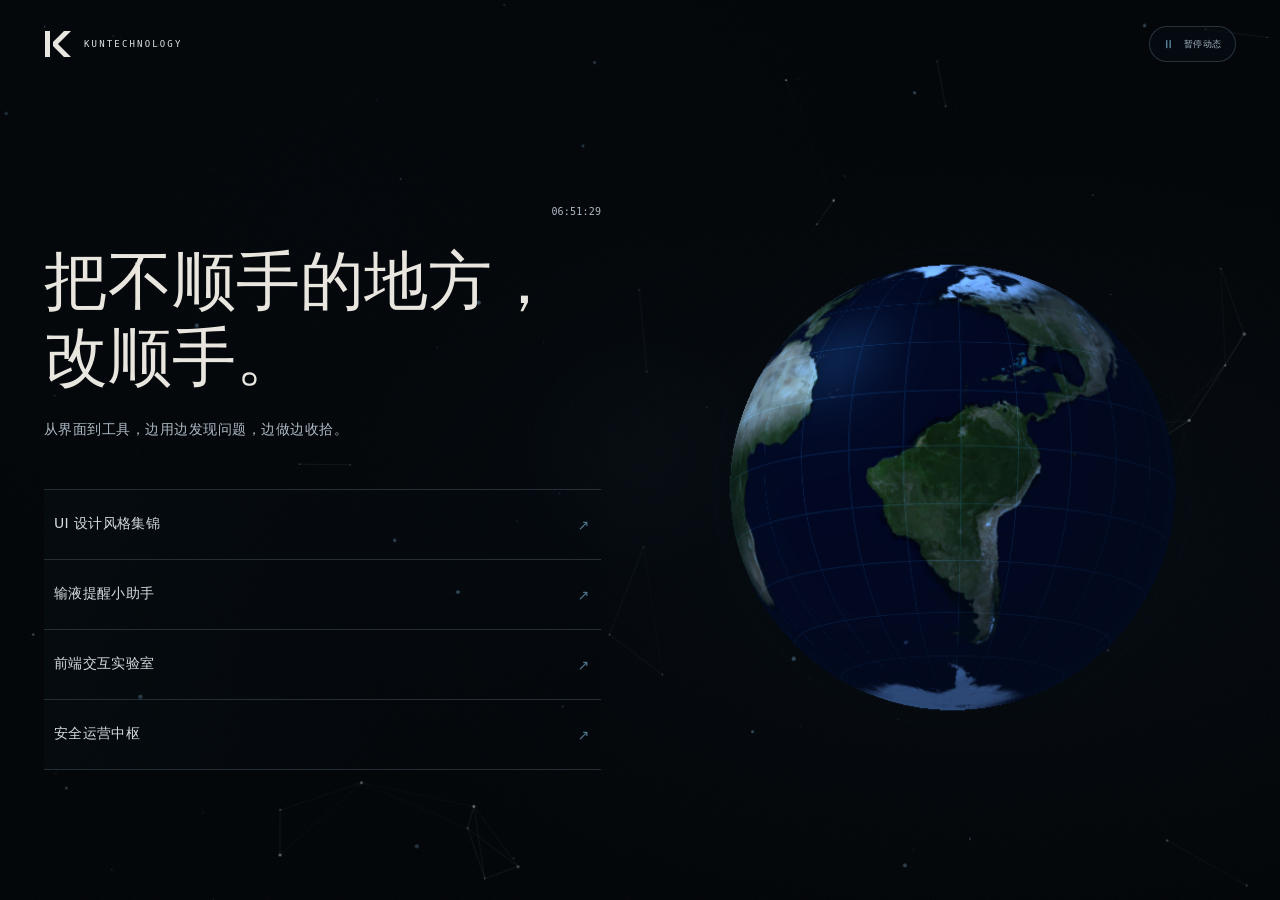
==== commit 9aa4b013: "Enlarge desktop globe by 15 percent" ====
--- a/index.html
+++ b/index.html
@@ -106,6 +106,7 @@
     @keyframes click-wave{0%{opacity:.94;transform:translate(-50%,-50%) scale(.25)}100%{opacity:0;transform:translate(-50%,-50%) scale(6.5)}}
     @media (hover:hover) and (pointer:fine){#spotlight{display:block}}
     @media (hover:none),(pointer:coarse),(prefers-reduced-motion:reduce){#spotlight{display:none!important}}
+    @media (min-width:1041px){.globe-fallback,.earth-scene{transform:translate3d(calc(var(--camera-x,0px)*.42),calc(var(--camera-y,0px)*.42),0) scale(1.15)}}
     @media (max-width:1040px){.frame{width:calc(100% - 56px)}.exhibition{column-gap:26px}h1{font-size:clamp(38px,5vw,52px);line-height:1.22}.artwork-stage{width:min(108%,650px)}.index-link{min-height:66px}}
     @media (max-width:760px){
       .frame{width:calc(100% - 40px)}.masthead{height:68px}.wordmark{gap:9px}.wordmark-mark{width:24px;height:28px}.wordmark-name{font-size:8px;letter-spacing:.19em}
